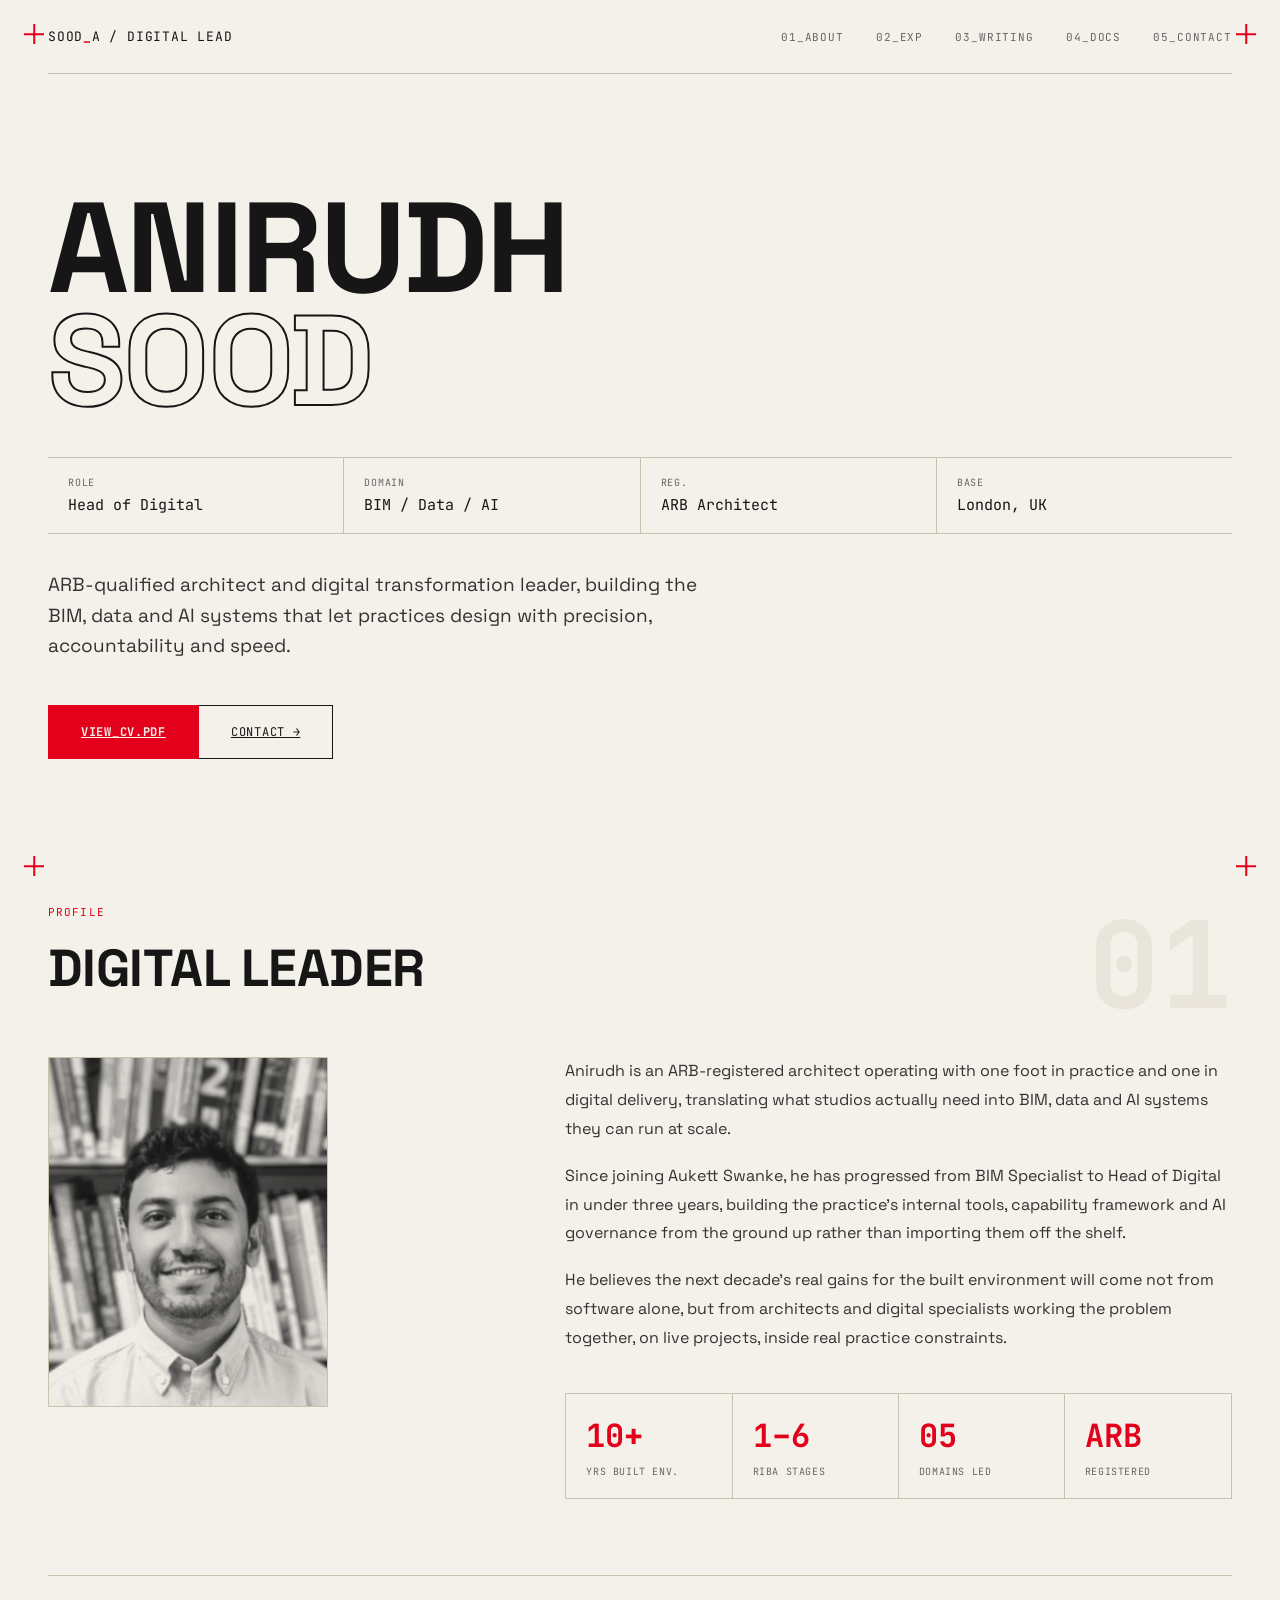
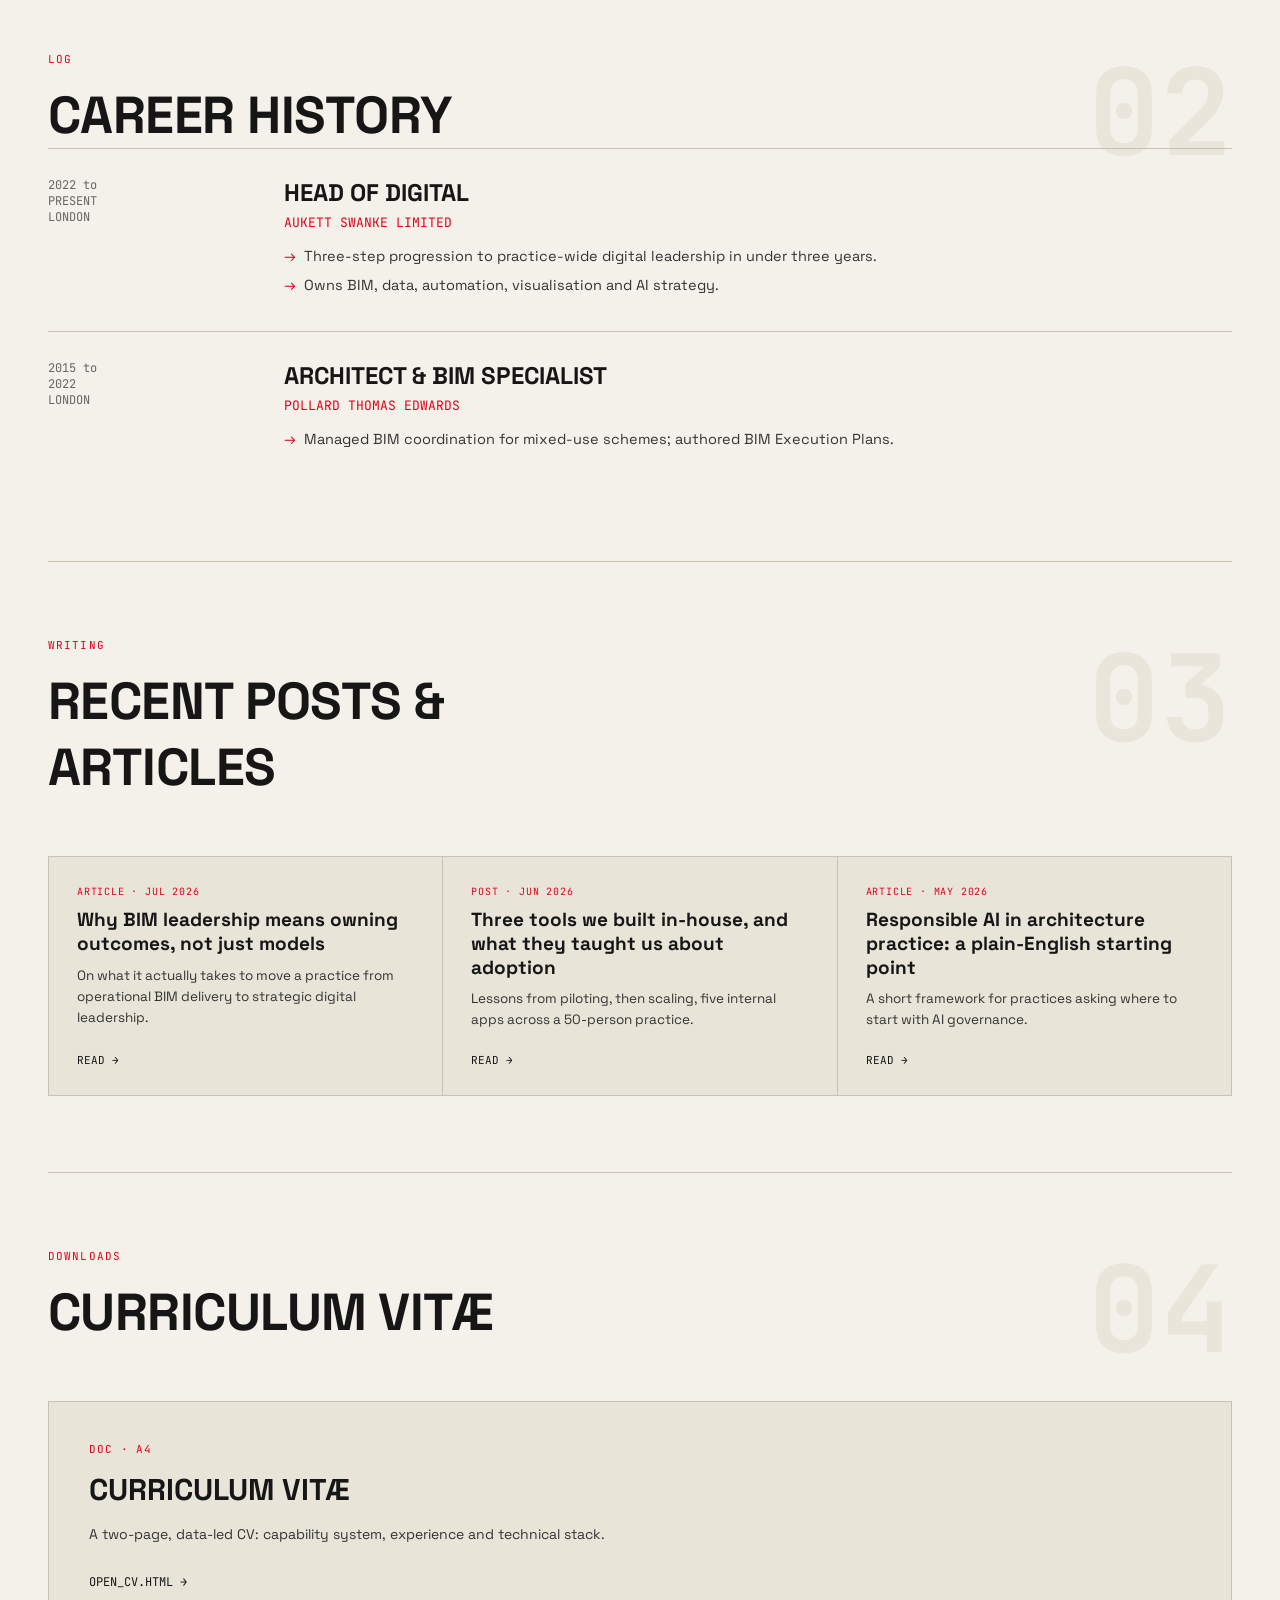
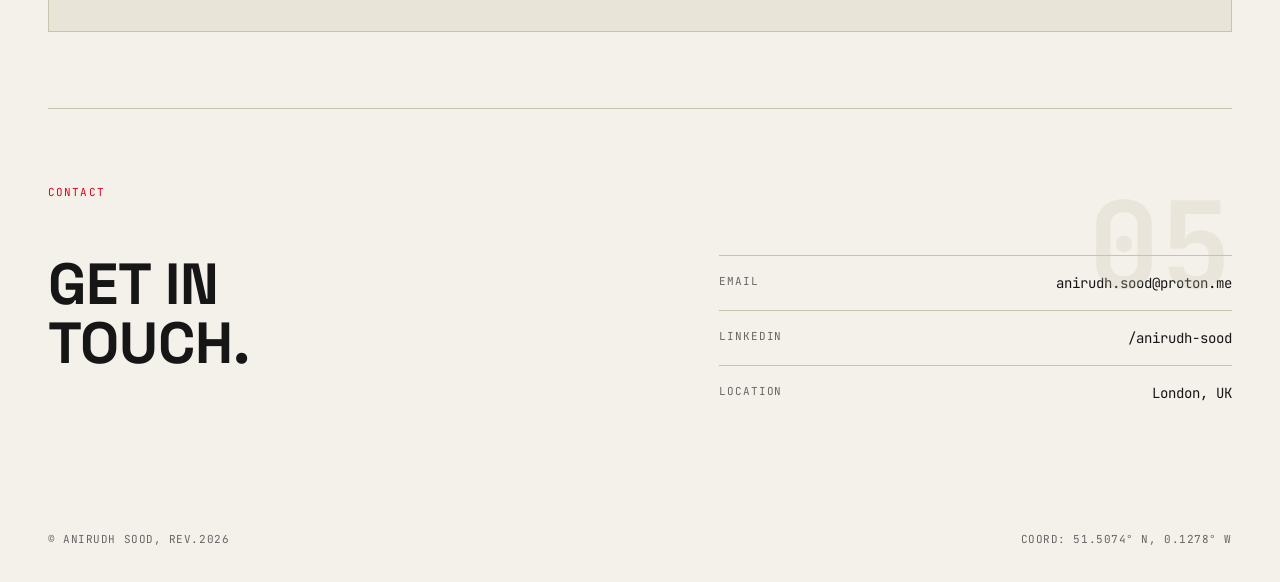
==== index.html @ 3b8d4994 "commit" ====
<!DOCTYPE html>
<html lang="en">
<head>
<meta charset="UTF-8">
<meta name="viewport" content="width=device-width, initial-scale=1.0">
<title>Anirudh Sood — Blueprint (Signal Red &amp; Ink)</title>
<link rel="preconnect" href="https://fonts.googleapis.com">
<link rel="preconnect" href="https://fonts.gstatic.com" crossorigin>
<link href="https://fonts.googleapis.com/css2?family=JetBrains+Mono:wght@400;500;700&family=Space+Grotesk:wght@400;500;600;700&display=swap" rel="stylesheet">
<style>
*{box-sizing:border-box;margin:0;padding:0}
:root{--blue:#161616;--blue-line:#c9c2ae;--paper:#f4f1ea;--white:#161616;--signal:#e2001a}
body{background:var(--paper);color:var(--white);font-family:'Space Grotesk',sans-serif;position:relative;overflow-x:hidden}
.wrap{position:relative;z-index:1;max-width:1400px;margin:0 auto;padding:0 48px}
.mono{font-family:'JetBrains Mono',monospace}
.crosshair{position:fixed;width:20px;height:20px;pointer-events:none;z-index:5}
.crosshair::before,.crosshair::after{content:"";position:absolute;background:var(--signal)}
.crosshair::before{width:20px;height:1.5px;top:50%;left:0;transform:translateY(-50%)}
.crosshair::after{width:1.5px;height:20px;left:50%;top:0;transform:translateX(-50%)}
.c1{top:24px;left:24px}.c2{top:24px;right:24px}.c3{bottom:24px;left:24px}.c4{bottom:24px;right:24px}

/* nav */
nav{display:flex;justify-content:space-between;align-items:center;padding:28px 0;border-bottom:1px solid var(--blue-line)}
.brand{font-family:'JetBrains Mono',monospace;font-size:13px;letter-spacing:.06em;color:var(--white)}
.brand b{color:var(--signal)}
.nav-links{display:flex;gap:32px;font-family:'JetBrains Mono',monospace;font-size:11px;letter-spacing:.08em;text-transform:uppercase;color:#666}
.nav-links a{color:inherit;text-decoration:none}

/* hero */
.hero{padding:90px 0 70px;position:relative}
.dim-line{position:absolute;font-family:'JetBrains Mono',monospace;font-size:10px;color:#5b85ae;letter-spacing:.05em}
.dim-top{top:0;left:0;right:0;display:flex;justify-content:space-between;border-bottom:1px solid var(--blue-line);padding-bottom:6px}
.tag-callout{display:inline-flex;align-items:center;gap:8px;font-family:'JetBrains Mono',monospace;font-size:11px;color:var(--signal);letter-spacing:.08em;border:1px solid var(--signal);padding:6px 12px;margin-top:34px}
.tag-callout::before{content:"◎"}
h1.big{font-size:clamp(64px,10vw,152px);font-weight:700;line-height:.88;letter-spacing:-.02em;margin-top:28px;text-transform:uppercase}
h1.big .outline{-webkit-text-stroke:2px var(--white);color:transparent}
.spec-row{display:flex;gap:0;margin-top:40px;border-top:1px solid var(--blue-line);border-bottom:1px solid var(--blue-line)}
.spec{flex:1;padding:18px 20px;border-right:1px solid var(--blue-line);font-family:'JetBrains Mono',monospace}
.spec:last-child{border-right:none}
.spec .k{font-size:10px;color:#666;letter-spacing:.08em;text-transform:uppercase}
.spec .v{font-size:15px;color:var(--white);margin-top:6px}
.tagline{font-size:19px;line-height:1.6;color:#333;max-width:56ch;margin-top:36px}
.actions{display:flex;gap:0;margin-top:44px}
.btn{font-family:'JetBrains Mono',monospace;font-size:12px;letter-spacing:.06em;text-transform:uppercase;padding:18px 32px;border:1px solid var(--white);cursor:pointer}
.btn-p{background:var(--signal);border-color:var(--signal);color:#f4f1ea;font-weight:700}
.btn-g{background:transparent;color:var(--white);border-left:none}

/* section markers */
.section{padding:76px 0;border-bottom:1px solid var(--blue-line);position:relative}
.sec-marker{position:absolute;top:76px;right:0;font-family:'JetBrains Mono',monospace;font-size:120px;font-weight:700;color:var(--blue-line);opacity:.25;line-height:1;pointer-events:none}
.sec-label{font-family:'JetBrains Mono',monospace;font-size:11px;letter-spacing:.1em;text-transform:uppercase;color:var(--signal);margin-bottom:16px}
.sec-title{font-size:clamp(32px,4.5vw,52px);font-weight:700;text-transform:uppercase;letter-spacing:-.01em;max-width:16ch}

/* about */
.about-grid{display:grid;grid-template-columns:.9fr 1.3fr;gap:56px;margin-top:56px}
.ph{border:1px solid var(--blue-line);aspect-ratio:4/5;display:flex;align-items:center;justify-content:center;font-family:'JetBrains Mono',monospace;font-size:11px;color:#666;text-transform:uppercase;letter-spacing:.08em;position:relative;overflow:hidden;max-width:280px}
.ph img{width:100%;height:100%;object-fit:cover;display:block}
.body-txt{font-size:16px;line-height:1.8;color:#333}
.body-txt p{margin-bottom:18px}
.metrics{display:grid;grid-template-columns:repeat(4,1fr);margin-top:40px;border:1px solid var(--blue-line)}
.metric{padding:20px;border-right:1px solid var(--blue-line);font-family:'JetBrains Mono',monospace}
.metric:last-child{border-right:none}
.mn{font-size:32px;font-weight:700;color:var(--signal)}
.mc{font-size:10px;color:#666;margin-top:8px;text-transform:uppercase;letter-spacing:.06em}

/* experience */
.xp-row{display:grid;grid-template-columns:200px 1fr;gap:36px;padding:28px 0;border-top:1px solid var(--blue-line)}
.xp-row:first-of-type{border-top:none;margin-top:56px}
.when{font-family:'JetBrains Mono',monospace;font-size:12px;color:#666}
.role{font-size:24px;font-weight:700;text-transform:uppercase}
.org{font-family:'JetBrains Mono',monospace;font-size:13px;color:var(--signal);margin-top:6px}
.xp-row ul{margin-top:14px;padding-left:0;list-style:none}
.xp-row li{font-size:14.5px;color:#333;line-height:1.6;padding-left:20px;position:relative;margin-bottom:6px}
.xp-row li::before{content:"→";position:absolute;left:0;color:var(--signal)}

/* downloads */
.dl-grid{display:grid;grid-template-columns:1fr;gap:1px;background:var(--blue-line);margin-top:56px;border:1px solid var(--blue-line)}
.dl-card{background:#e8e4d8;padding:40px;position:relative}
.dl-card .k{font-family:'JetBrains Mono',monospace;font-size:11px;color:var(--signal);letter-spacing:.08em;text-transform:uppercase}
.dl-card h3{font-size:30px;font-weight:700;text-transform:uppercase;margin-top:14px}
.dl-card p{font-size:14px;color:#333;margin-top:14px;line-height:1.6}
.go{font-family:'JetBrains Mono',monospace;font-size:12px;color:var(--white);margin-top:28px;display:inline-block;text-decoration:none}

/* contact */
.contact-grid{display:grid;grid-template-columns:1.2fr 1fr;gap:56px;margin-top:56px}
.contact-grid h2{font-size:clamp(36px,5vw,58px);font-weight:700;text-transform:uppercase;line-height:1.02}
.crow{display:flex;justify-content:space-between;padding:18px 0;border-top:1px solid var(--blue-line);font-family:'JetBrains Mono',monospace;font-size:14px}
.crow span:first-child{color:#666;text-transform:uppercase;font-size:11px;letter-spacing:.08em}

/* writing */
.writing-grid{display:grid;grid-template-columns:repeat(3,1fr);gap:1px;background:var(--blue-line);margin-top:56px;border:1px solid var(--blue-line)}
.post-card{background:#e8e4d8;padding:28px;display:flex;flex-direction:column;justify-content:space-between;gap:22px;text-decoration:none;color:var(--white)}
.post-card .pk{font-family:'JetBrains Mono',monospace;font-size:10px;color:var(--signal);letter-spacing:.08em;text-transform:uppercase}
.post-card h3{font-size:19px;font-weight:700;line-height:1.25;margin-top:10px}
.post-card .pd{font-size:13.5px;color:#333;line-height:1.55;margin-top:10px}
.post-card .pgo{font-family:'JetBrains Mono',monospace;font-size:11px;color:var(--white)}

footer{padding:36px 0;display:flex;justify-content:space-between;font-family:'JetBrains Mono',monospace;font-size:11px;color:#666;letter-spacing:.05em}
</style>
</head>
<body>
<div class="crosshair c1"></div><div class="crosshair c2"></div><div class="crosshair c3"></div><div class="crosshair c4"></div>
<div class="wrap">
  <nav>
    <div class="brand">SOOD<b>_</b>A / DIGITAL LEAD</div>
    <div class="nav-links"><a href="#about">01_ABOUT</a><a href="#xp">02_EXP</a><a href="#writing">03_WRITING</a><a href="#dl">04_DOCS</a><a href="#contact">05_CONTACT</a></div>
  </nav>

  <section class="hero">
    <h1 class="big">ANIRUDH<br><span class="outline">SOOD</span></h1>
    <div class="spec-row">
      <div class="spec"><div class="k">Role</div><div class="v">Head of Digital</div></div>
      <div class="spec"><div class="k">Domain</div><div class="v">BIM / Data / AI</div></div>
      <div class="spec"><div class="k">Reg.</div><div class="v">ARB Architect</div></div>
      <div class="spec"><div class="k">Base</div><div class="v">London, UK</div></div>
    </div>
    <p class="tagline">ARB-qualified architect and digital transformation leader, building the BIM, data and AI systems that let practices design with precision, accountability and speed.</p>
    <div class="actions"><a class="btn btn-p" href="cv/cv.html" target="_blank">VIEW_CV.PDF</a><a class="btn btn-g" href="#contact">CONTACT →</a></div>
  </section>

  <section class="section" id="about">
    <div class="sec-marker">01</div>
    <div class="sec-label">PROFILE</div>
    <div class="sec-title">DIGITAL LEADER</div>
    <div class="about-grid">
      <div class="ph"><img src="assets/portrait-signal-red.png" alt="Anirudh Sood"></div>
      <div>
        <div class="body-txt">
          <p>Anirudh is an ARB-registered architect operating with one foot in practice and one in digital delivery, translating what studios actually need into BIM, data and AI systems they can run at scale.</p>
          <p>Since joining Aukett Swanke, he has progressed from BIM Specialist to Head of Digital in under three years, building the practice's internal tools, capability framework and AI governance from the ground up rather than importing them off the shelf.</p>
          <p>He believes the next decade's real gains for the built environment will come not from software alone, but from architects and digital specialists working the problem together, on live projects, inside real practice constraints.</p>
        </div>
        <div class="metrics">
          <div class="metric"><div class="mn">10+</div><div class="mc">Yrs Built Env.</div></div>
          <div class="metric"><div class="mn">1–6</div><div class="mc">RIBA Stages</div></div>
          <div class="metric"><div class="mn">05</div><div class="mc">Domains Led</div></div>
          <div class="metric"><div class="mn">ARB</div><div class="mc">Registered</div></div>
        </div>
      </div>
    </div>
  </section>

  <section class="section" id="xp">
    <div class="sec-marker">02</div>
    <div class="sec-label">LOG</div>
    <div class="sec-title">CAREER HISTORY</div>
    <div class="xp-row"><div class="when">2022 to<br>PRESENT<br>LONDON</div><div><div class="role">Head of Digital</div><div class="org">AUKETT SWANKE LIMITED</div><ul><li>Three-step progression to practice-wide digital leadership in under three years.</li><li>Owns BIM, data, automation, visualisation and AI strategy.</li></ul></div></div>
    <div class="xp-row"><div class="when">2015 to<br>2022<br>LONDON</div><div><div class="role">ARCHITECT &amp; BIM SPECIALIST</div><div class="org">POLLARD THOMAS EDWARDS</div><ul><li>Managed BIM coordination for mixed-use schemes; authored BIM Execution Plans.</li></ul></div></div>
  </section>

  <section class="section" id="writing">
    <div class="sec-marker">03</div>
    <div class="sec-label">WRITING</div>
    <div class="sec-title">RECENT POSTS &amp; ARTICLES</div>
    <div class="writing-grid" id="writing-grid"></div>
  </section>

  <section class="section" id="dl">
    <div class="sec-marker">04</div>
    <div class="sec-label">DOWNLOADS</div>
    <div class="sec-title">CURRICULUM VITÆ</div>
    <div class="dl-grid">
      <div class="dl-card"><div class="k">DOC · A4</div><h3>Curriculum Vitæ</h3><p>A two-page, data-led CV: capability system, experience and technical stack.</p><a class="go" href="cv/cv.html" target="_blank">OPEN_CV.HTML →</a></div>
    </div>
  </section>

  <section class="section" id="contact" style="border-bottom:none">
    <div class="sec-marker">05</div>
    <div class="sec-label">CONTACT</div>
    <div class="contact-grid">
      <div><h2>GET IN<br>TOUCH.</h2></div>
      <div>
        <div class="crow"><span>Email</span><span>anirudh.sood@proton.me</span></div>
        <div class="crow"><span>LinkedIn</span><span>/anirudh-sood</span></div>
        <div class="crow"><span>Location</span><span>London, UK</span></div>
      </div>
    </div>
  </section>

  <footer><span>© ANIRUDH SOOD, REV.2026</span><span>COORD: 51.5074° N, 0.1278° W</span></footer>
</div>
<script src="writing/posts.js"></script>
<script>
(function(){
  var grid = document.getElementById('writing-grid');
  (window.WRITING_POSTS || []).slice(0, 3).forEach(function(p){
    var a = document.createElement('a');
    a.className = 'post-card';
    a.href = p.url; a.target = '_blank'; a.rel = 'noopener';
    a.innerHTML = '<div><div class="pk">' + (p.kind || 'LINKEDIN') + ' · ' + (p.date || '') + '</div><h3>' + p.title + '</h3><div class="pd">' + (p.summary || '') + '</div></div><div class="pgo">READ →</div>';
    grid.appendChild(a);
  });
})();
</script>
</body>
</html>
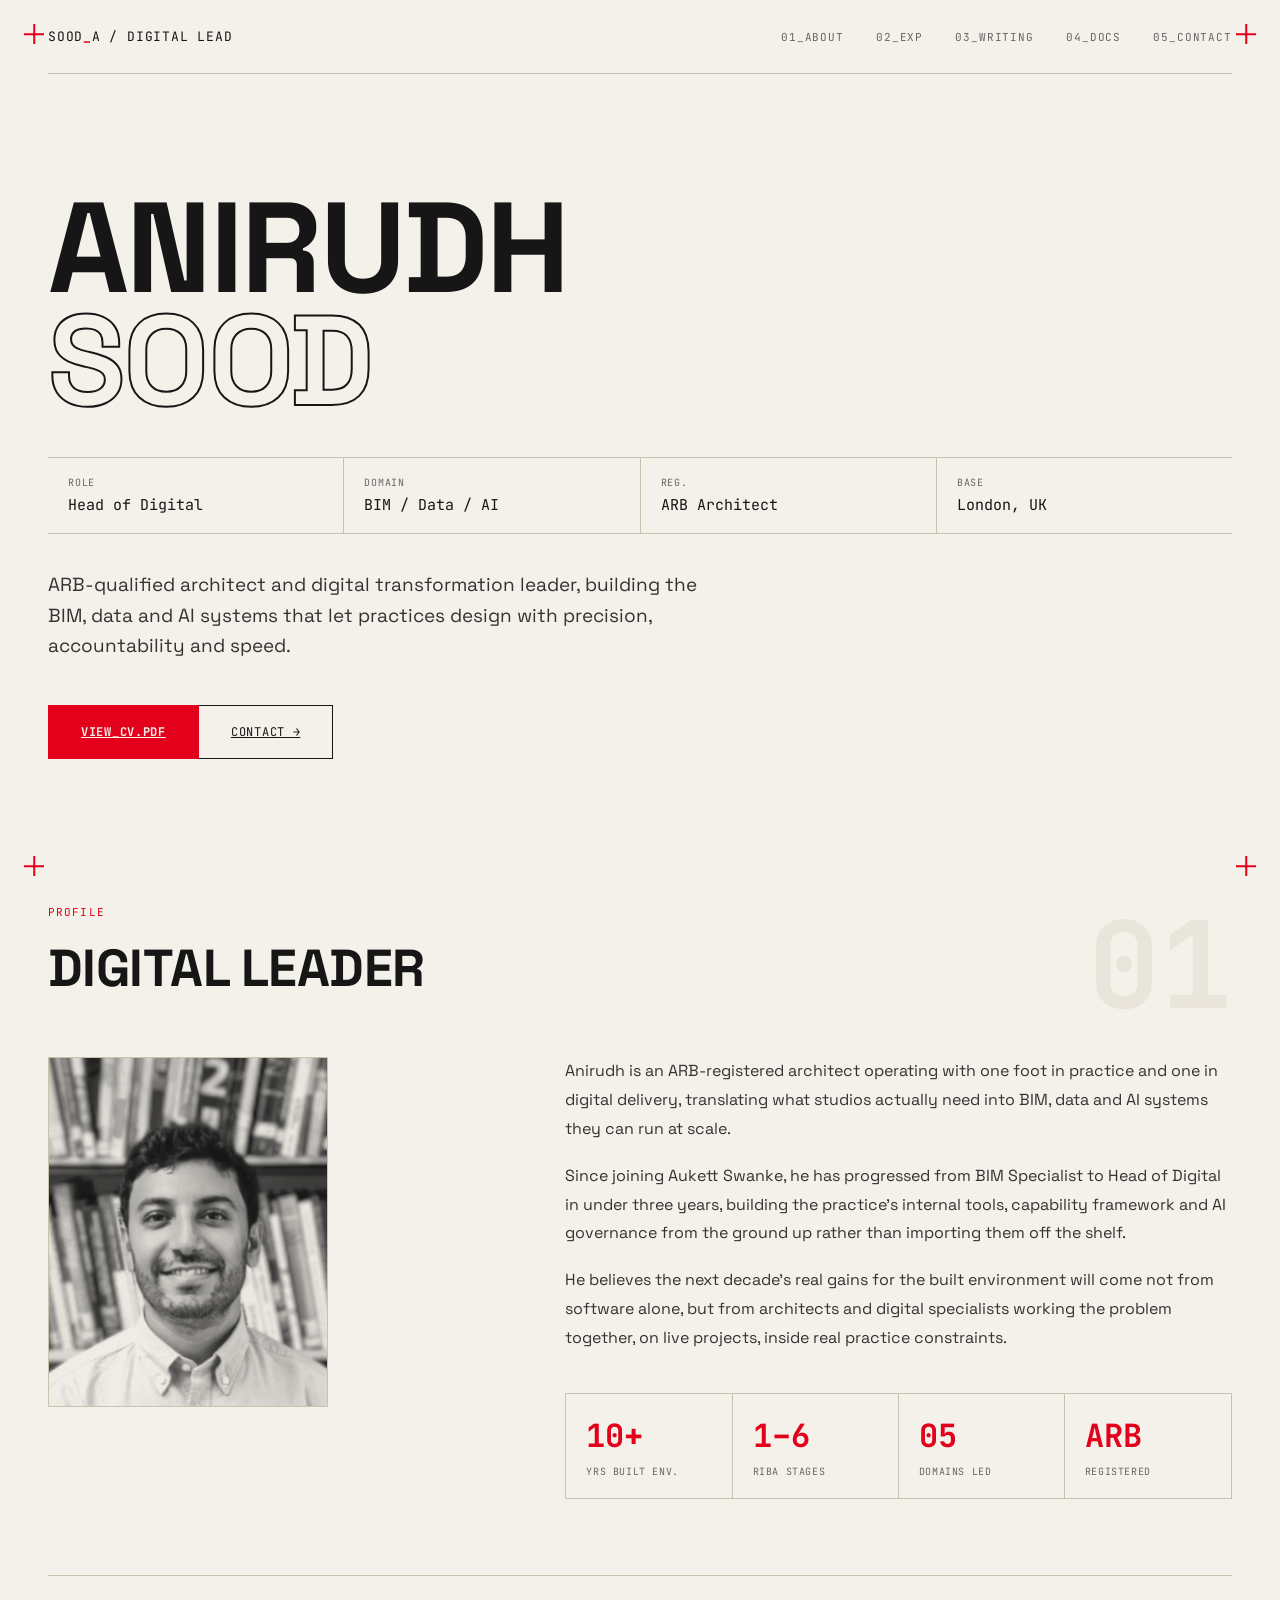
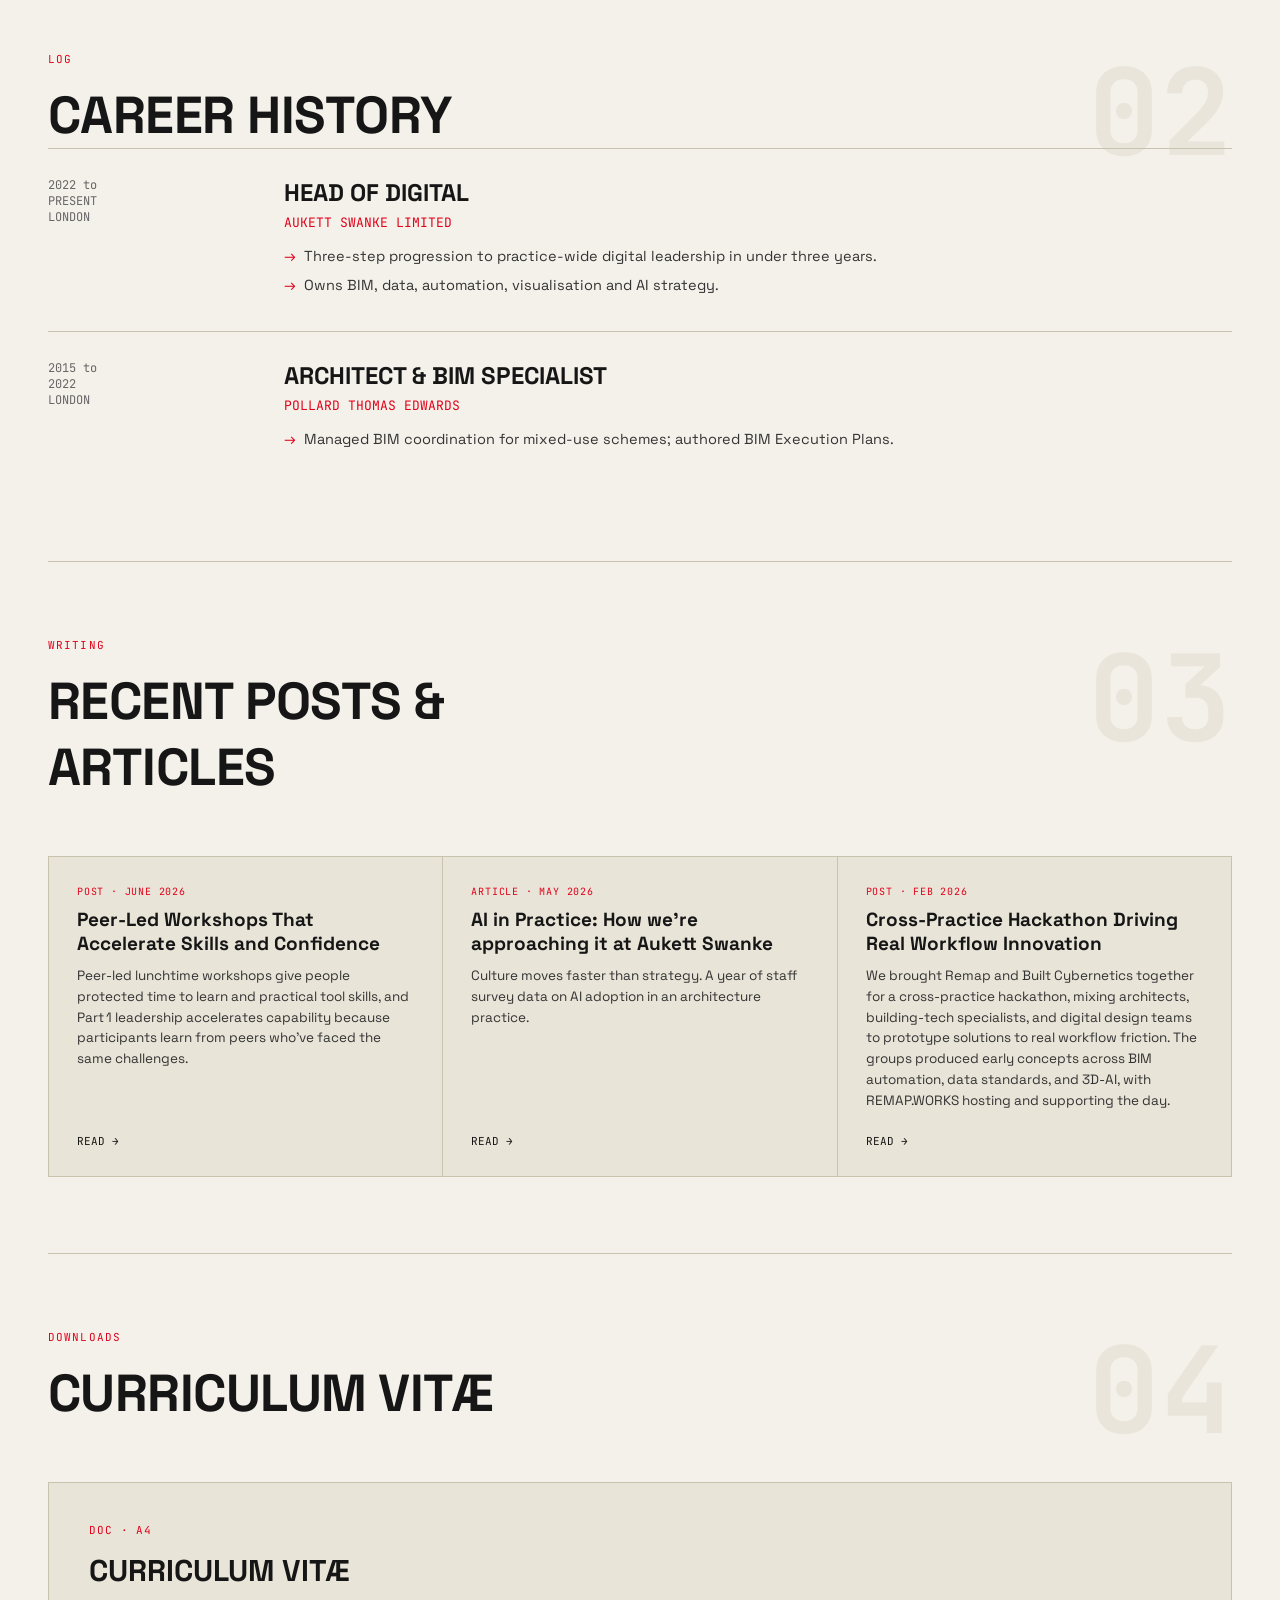
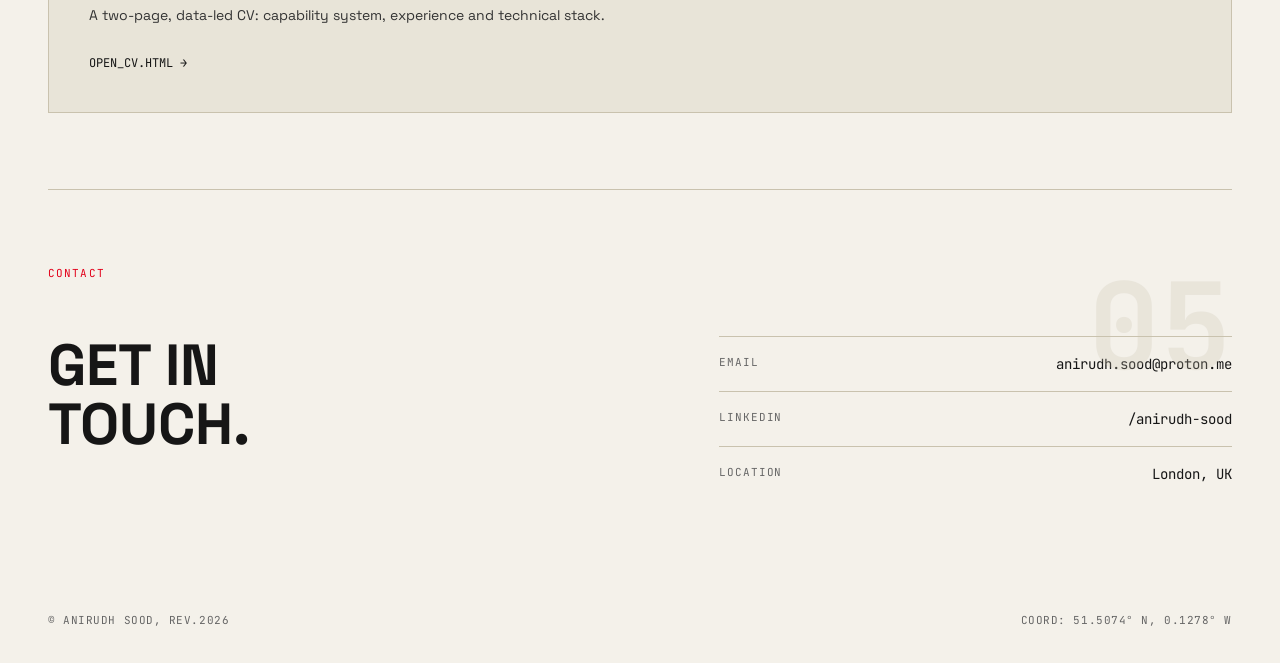
==== commit 5b39fce6: "Prepare index.html for deployment Replace the internal design-system name in the page title with a p" ====
--- a/index.html
+++ b/index.html
@@ -3,7 +3,8 @@
 <head>
 <meta charset="UTF-8">
 <meta name="viewport" content="width=device-width, initial-scale=1.0">
-<title>Anirudh Sood — Blueprint (Signal Red &amp; Ink)</title>
+<title>Anirudh Sood — Head of Digital | Architect, BIM &amp; AI Systems</title>
+<meta name="description" content="Anirudh Sood — ARB-qualified architect and Head of Digital at Aukett Swanke, building BIM, data and AI systems for the built environment.">
 <link rel="preconnect" href="https://fonts.googleapis.com">
 <link rel="preconnect" href="https://fonts.gstatic.com" crossorigin>
 <link href="https://fonts.googleapis.com/css2?family=JetBrains+Mono:wght@400;500;700&family=Space+Grotesk:wght@400;500;600;700&display=swap" rel="stylesheet">
@@ -170,8 +171,8 @@
     <div class="contact-grid">
       <div><h2>GET IN<br>TOUCH.</h2></div>
       <div>
-        <div class="crow"><span>Email</span><span>anirudh.sood@proton.me</span></div>
-        <div class="crow"><span>LinkedIn</span><span>/anirudh-sood</span></div>
+        <div class="crow"><span>Email</span><span><a href="mailto:anirudh.sood@proton.me" style="color:inherit;text-decoration:none">anirudh.sood@proton.me</a></span></div>
+        <div class="crow"><span>LinkedIn</span><span><a href="https://www.linkedin.com/in/anirudh-sood-07076972/" target="_blank" rel="noopener" style="color:inherit;text-decoration:none">/anirudh-sood</a></span></div>
         <div class="crow"><span>Location</span><span>London, UK</span></div>
       </div>
     </div>
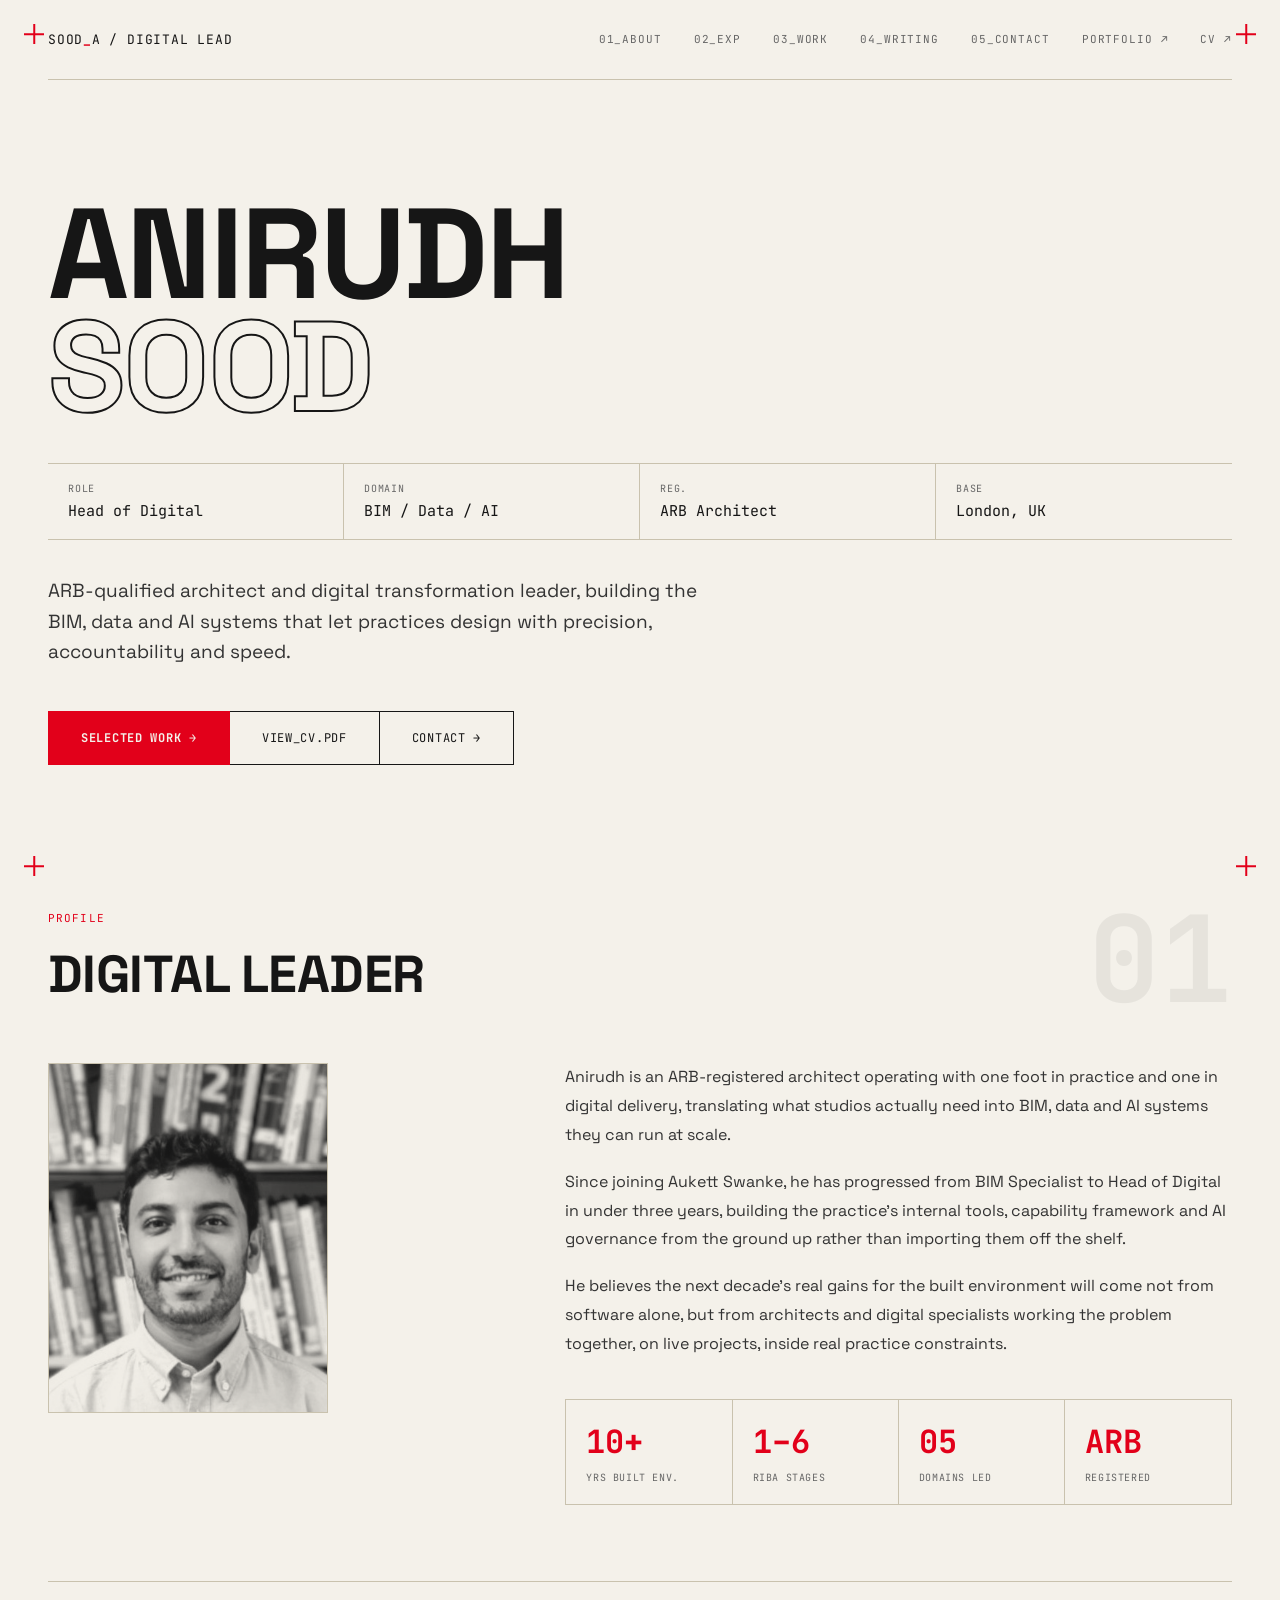
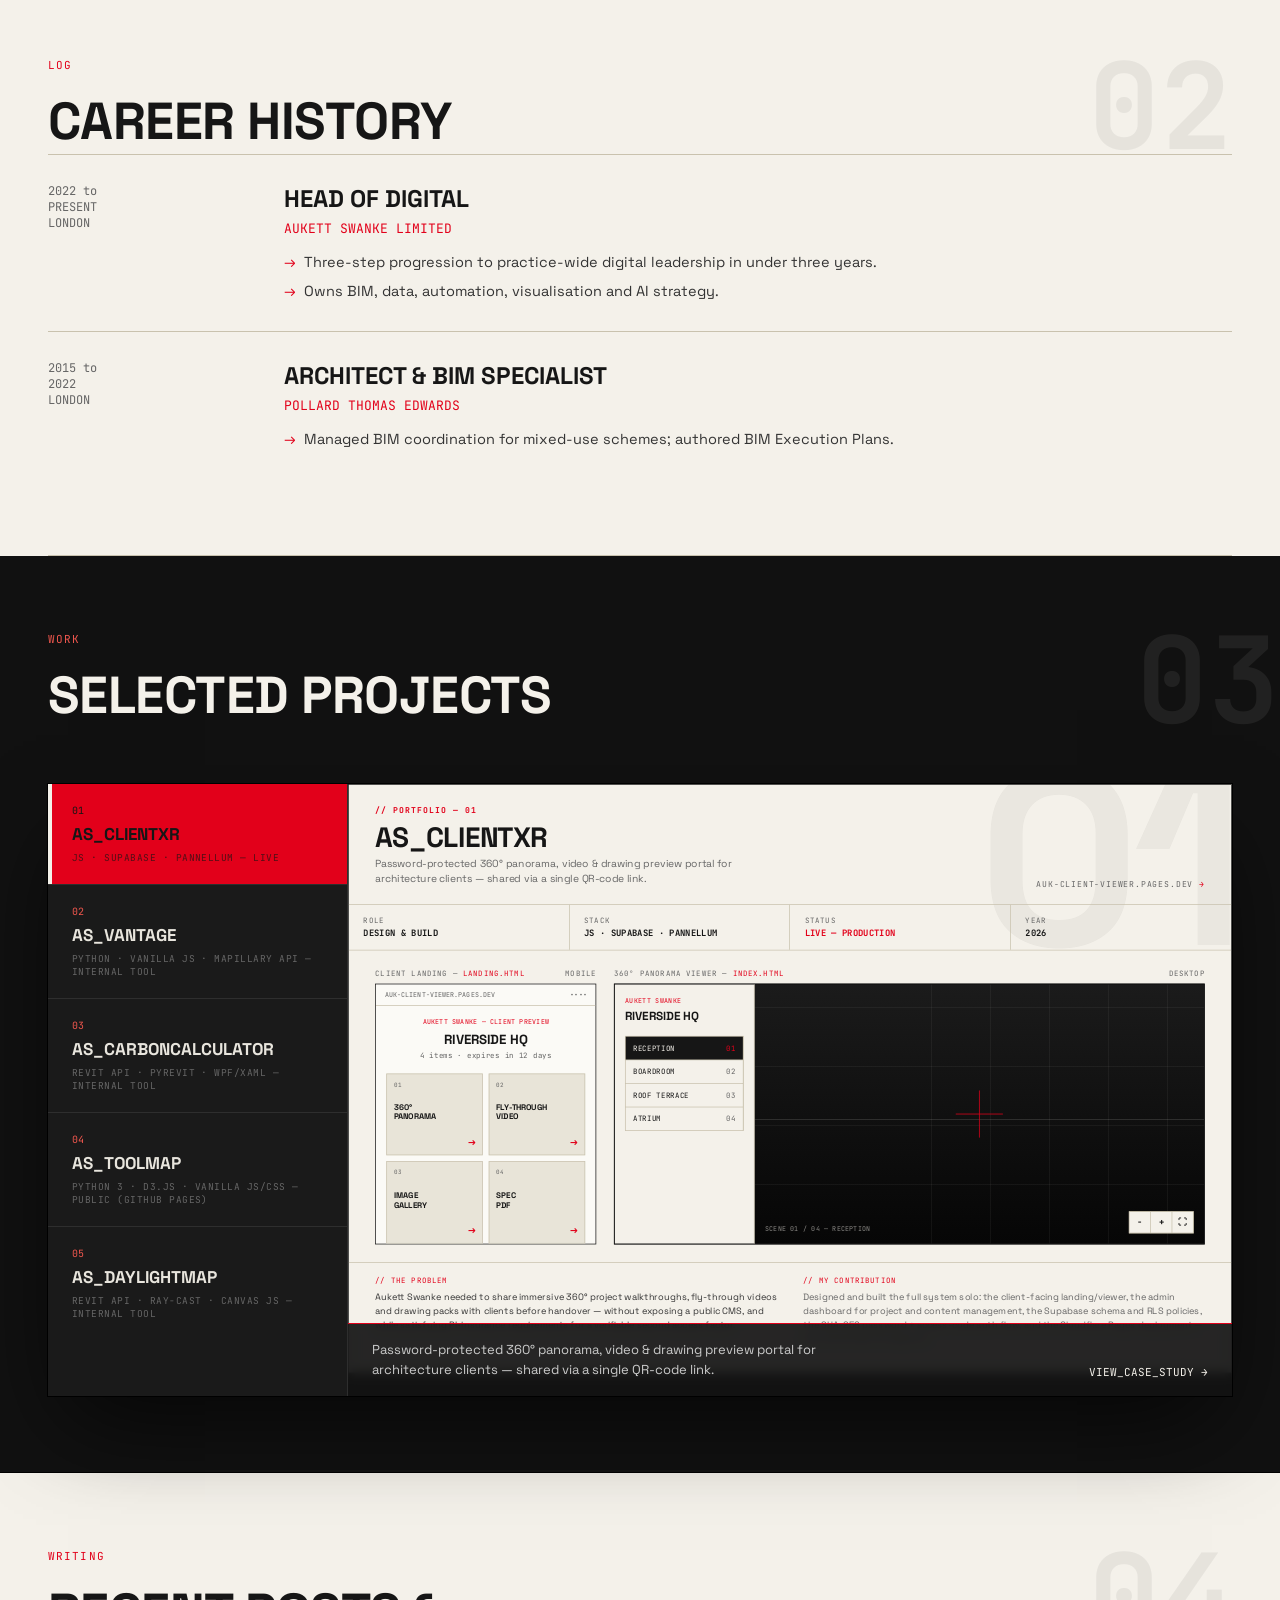
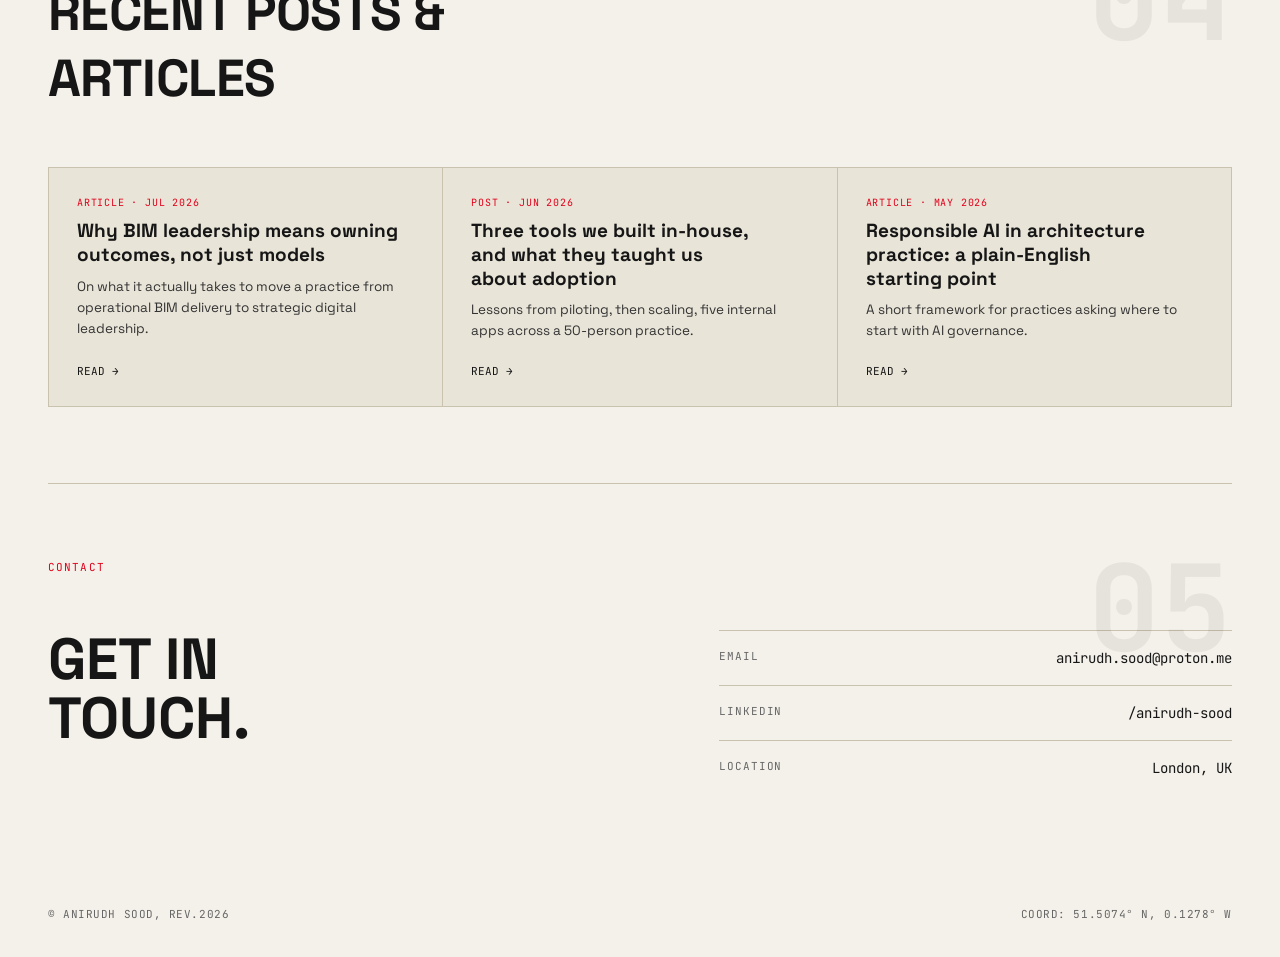
==== commit 27417935: "commit updates" ====
--- a/index.html
+++ b/index.html
@@ -3,17 +3,19 @@
 <head>
 <meta charset="UTF-8">
 <meta name="viewport" content="width=device-width, initial-scale=1.0">
-<title>Anirudh Sood — Head of Digital | Architect, BIM &amp; AI Systems</title>
-<meta name="description" content="Anirudh Sood — ARB-qualified architect and Head of Digital at Aukett Swanke, building BIM, data and AI systems for the built environment.">
+<title>Anirudh Sood — Blueprint (Signal Red &amp; Ink)</title>
 <link rel="preconnect" href="https://fonts.googleapis.com">
 <link rel="preconnect" href="https://fonts.gstatic.com" crossorigin>
 <link href="https://fonts.googleapis.com/css2?family=JetBrains+Mono:wght@400;500;700&family=Space+Grotesk:wght@400;500;600;700&display=swap" rel="stylesheet">
 <style>
 *{box-sizing:border-box;margin:0;padding:0}
-:root{--blue:#161616;--blue-line:#c9c2ae;--paper:#f4f1ea;--white:#161616;--signal:#e2001a}
-body{background:var(--paper);color:var(--white);font-family:'Space Grotesk',sans-serif;position:relative;overflow-x:hidden}
+:root{--ink:#161616;--ink-deep:#111;--panel:#1a1a1a;--line:#c9c2ae;--line-dark:#2e2e2e;--paper:#f4f1ea;--card:#e8e4d8;--signal:#e2001a;--signal-dark-bg:oklch(66% 0.19 27);--muted:#666;--body:#333;--muted-dark:#999}
+body{background:var(--paper);color:var(--ink);font-family:'Space Grotesk',sans-serif;position:relative;overflow-x:hidden}
 .wrap{position:relative;z-index:1;max-width:1400px;margin:0 auto;padding:0 48px}
 .mono{font-family:'JetBrains Mono',monospace}
+a{color:var(--ink);text-decoration:none}
+a:hover{color:var(--signal)}
+:focus-visible{outline:2px solid var(--signal);outline-offset:3px}
 .crosshair{position:fixed;width:20px;height:20px;pointer-events:none;z-index:5}
 .crosshair::before,.crosshair::after{content:"";position:absolute;background:var(--signal)}
 .crosshair::before{width:20px;height:1.5px;top:50%;left:0;transform:translateY(-50%)}
@@ -21,82 +23,137 @@
 .c1{top:24px;left:24px}.c2{top:24px;right:24px}.c3{bottom:24px;left:24px}.c4{bottom:24px;right:24px}
 
 /* nav */
-nav{display:flex;justify-content:space-between;align-items:center;padding:28px 0;border-bottom:1px solid var(--blue-line)}
-.brand{font-family:'JetBrains Mono',monospace;font-size:13px;letter-spacing:.06em;color:var(--white)}
+nav{display:flex;justify-content:space-between;align-items:center;gap:24px;flex-wrap:wrap;padding:28px 0;border-bottom:1px solid var(--line)}
+.brand{font-family:'JetBrains Mono',monospace;font-size:13px;letter-spacing:.06em;color:var(--ink)}
 .brand b{color:var(--signal)}
-.nav-links{display:flex;gap:32px;font-family:'JetBrains Mono',monospace;font-size:11px;letter-spacing:.08em;text-transform:uppercase;color:#666}
-.nav-links a{color:inherit;text-decoration:none}
+.nav-links{display:flex;flex-wrap:wrap;gap:32px;font-family:'JetBrains Mono',monospace;font-size:11px;letter-spacing:.08em;text-transform:uppercase;color:var(--muted)}
+.nav-links a{color:inherit;padding:4px 0;border-bottom:1px solid transparent;transition:color .18s ease,border-color .18s ease}
+.nav-links a:hover{color:var(--signal);border-bottom-color:var(--signal)}
 
 /* hero */
 .hero{padding:90px 0 70px;position:relative}
-.dim-line{position:absolute;font-family:'JetBrains Mono',monospace;font-size:10px;color:#5b85ae;letter-spacing:.05em}
-.dim-top{top:0;left:0;right:0;display:flex;justify-content:space-between;border-bottom:1px solid var(--blue-line);padding-bottom:6px}
 .tag-callout{display:inline-flex;align-items:center;gap:8px;font-family:'JetBrains Mono',monospace;font-size:11px;color:var(--signal);letter-spacing:.08em;border:1px solid var(--signal);padding:6px 12px;margin-top:34px}
 .tag-callout::before{content:"◎"}
 h1.big{font-size:clamp(64px,10vw,152px);font-weight:700;line-height:.88;letter-spacing:-.02em;margin-top:28px;text-transform:uppercase}
-h1.big .outline{-webkit-text-stroke:2px var(--white);color:transparent}
-.spec-row{display:flex;gap:0;margin-top:40px;border-top:1px solid var(--blue-line);border-bottom:1px solid var(--blue-line)}
-.spec{flex:1;padding:18px 20px;border-right:1px solid var(--blue-line);font-family:'JetBrains Mono',monospace}
+h1.big .outline{-webkit-text-stroke:2px var(--ink);color:transparent}
+.spec-row{display:flex;flex-wrap:wrap;gap:0;margin-top:40px;border-top:1px solid var(--line);border-bottom:1px solid var(--line)}
+.spec{flex:1 1 160px;padding:18px 20px;border-right:1px solid var(--line);font-family:'JetBrains Mono',monospace}
 .spec:last-child{border-right:none}
-.spec .k{font-size:10px;color:#666;letter-spacing:.08em;text-transform:uppercase}
-.spec .v{font-size:15px;color:var(--white);margin-top:6px}
-.tagline{font-size:19px;line-height:1.6;color:#333;max-width:56ch;margin-top:36px}
-.actions{display:flex;gap:0;margin-top:44px}
-.btn{font-family:'JetBrains Mono',monospace;font-size:12px;letter-spacing:.06em;text-transform:uppercase;padding:18px 32px;border:1px solid var(--white);cursor:pointer}
-.btn-p{background:var(--signal);border-color:var(--signal);color:#f4f1ea;font-weight:700}
-.btn-g{background:transparent;color:var(--white);border-left:none}
+.spec .k{font-size:10px;color:var(--muted);letter-spacing:.08em;text-transform:uppercase}
+.spec .v{font-size:15px;color:var(--ink);margin-top:6px}
+.tagline{font-size:19px;line-height:1.6;color:var(--body);max-width:56ch;margin-top:36px;text-wrap:pretty}
+.actions{display:flex;flex-wrap:wrap;gap:0;margin-top:44px}
+.btn{font-family:'JetBrains Mono',monospace;font-size:12px;letter-spacing:.06em;text-transform:uppercase;padding:18px 32px;border:1px solid var(--ink);cursor:pointer;transition:background .18s ease,color .18s ease,border-color .18s ease}
+.btn-p{background:var(--signal);border-color:var(--signal);color:var(--paper);font-weight:700}
+.btn-p:hover{background:var(--ink);border-color:var(--ink);color:var(--paper)}
+.btn-g{background:transparent;color:var(--ink);border-left:none}
+.btn-g:hover{background:var(--ink);color:var(--paper)}
 
 /* section markers */
-.section{padding:76px 0;border-bottom:1px solid var(--blue-line);position:relative}
-.sec-marker{position:absolute;top:76px;right:0;font-family:'JetBrains Mono',monospace;font-size:120px;font-weight:700;color:var(--blue-line);opacity:.25;line-height:1;pointer-events:none}
+.section{padding:76px 0;border-bottom:1px solid var(--line);position:relative}
+.sec-marker{position:absolute;top:64px;right:0;font-family:'JetBrains Mono',monospace;font-size:120px;font-weight:700;color:var(--ink);opacity:.06;line-height:1;pointer-events:none}
 .sec-label{font-family:'JetBrains Mono',monospace;font-size:11px;letter-spacing:.1em;text-transform:uppercase;color:var(--signal);margin-bottom:16px}
 .sec-title{font-size:clamp(32px,4.5vw,52px);font-weight:700;text-transform:uppercase;letter-spacing:-.01em;max-width:16ch}
 
 /* about */
 .about-grid{display:grid;grid-template-columns:.9fr 1.3fr;gap:56px;margin-top:56px}
-.ph{border:1px solid var(--blue-line);aspect-ratio:4/5;display:flex;align-items:center;justify-content:center;font-family:'JetBrains Mono',monospace;font-size:11px;color:#666;text-transform:uppercase;letter-spacing:.08em;position:relative;overflow:hidden;max-width:280px}
+.ph{border:1px solid var(--line);aspect-ratio:4/5;display:flex;align-items:center;justify-content:center;font-family:'JetBrains Mono',monospace;font-size:11px;color:var(--muted);text-transform:uppercase;letter-spacing:.08em;position:relative;overflow:hidden;max-width:280px}
 .ph img{width:100%;height:100%;object-fit:cover;display:block}
-.body-txt{font-size:16px;line-height:1.8;color:#333}
+.body-txt{font-size:16px;line-height:1.8;color:var(--body);text-wrap:pretty}
 .body-txt p{margin-bottom:18px}
-.metrics{display:grid;grid-template-columns:repeat(4,1fr);margin-top:40px;border:1px solid var(--blue-line)}
-.metric{padding:20px;border-right:1px solid var(--blue-line);font-family:'JetBrains Mono',monospace}
+.metrics{display:grid;grid-template-columns:repeat(4,1fr);margin-top:40px;border:1px solid var(--line)}
+.metric{padding:20px;border-right:1px solid var(--line);font-family:'JetBrains Mono',monospace}
 .metric:last-child{border-right:none}
 .mn{font-size:32px;font-weight:700;color:var(--signal)}
-.mc{font-size:10px;color:#666;margin-top:8px;text-transform:uppercase;letter-spacing:.06em}
+.mc{font-size:10px;color:var(--muted);margin-top:8px;text-transform:uppercase;letter-spacing:.06em}
 
 /* experience */
-.xp-row{display:grid;grid-template-columns:200px 1fr;gap:36px;padding:28px 0;border-top:1px solid var(--blue-line)}
+.xp-row{display:grid;grid-template-columns:200px 1fr;gap:36px;padding:28px 0;border-top:1px solid var(--line)}
 .xp-row:first-of-type{border-top:none;margin-top:56px}
-.when{font-family:'JetBrains Mono',monospace;font-size:12px;color:#666}
+.when{font-family:'JetBrains Mono',monospace;font-size:12px;color:var(--muted)}
 .role{font-size:24px;font-weight:700;text-transform:uppercase}
 .org{font-family:'JetBrains Mono',monospace;font-size:13px;color:var(--signal);margin-top:6px}
-.xp-row ul{margin-top:14px;padding-left:0;list-style:none}
-.xp-row li{font-size:14.5px;color:#333;line-height:1.6;padding-left:20px;position:relative;margin-bottom:6px}
+.xp-row ul{margin-top:14px;padding-left:0;list-style:none;display:flex;flex-direction:column;gap:6px}
+.xp-row li{font-size:14.5px;color:var(--body);line-height:1.6;padding-left:20px;position:relative}
 .xp-row li::before{content:"→";position:absolute;left:0;color:var(--signal)}
 
-/* downloads */
-.dl-grid{display:grid;grid-template-columns:1fr;gap:1px;background:var(--blue-line);margin-top:56px;border:1px solid var(--blue-line)}
-.dl-card{background:#e8e4d8;padding:40px;position:relative}
-.dl-card .k{font-family:'JetBrains Mono',monospace;font-size:11px;color:var(--signal);letter-spacing:.08em;text-transform:uppercase}
-.dl-card h3{font-size:30px;font-weight:700;text-transform:uppercase;margin-top:14px}
-.dl-card p{font-size:14px;color:#333;margin-top:14px;line-height:1.6}
-.go{font-family:'JetBrains Mono',monospace;font-size:12px;color:var(--white);margin-top:28px;display:inline-block;text-decoration:none}
+.go{font-family:'JetBrains Mono',monospace;font-size:12px;color:var(--ink);margin-top:28px;display:inline-block;border-bottom:1px solid transparent;transition:color .18s ease,border-color .18s ease}
+.go:hover{color:var(--signal);border-bottom-color:var(--signal)}
 
 /* contact */
 .contact-grid{display:grid;grid-template-columns:1.2fr 1fr;gap:56px;margin-top:56px}
 .contact-grid h2{font-size:clamp(36px,5vw,58px);font-weight:700;text-transform:uppercase;line-height:1.02}
-.crow{display:flex;justify-content:space-between;padding:18px 0;border-top:1px solid var(--blue-line);font-family:'JetBrains Mono',monospace;font-size:14px}
-.crow span:first-child{color:#666;text-transform:uppercase;font-size:11px;letter-spacing:.08em}
+.crow{display:flex;justify-content:space-between;gap:24px;padding:18px 0;border-top:1px solid var(--line);font-family:'JetBrains Mono',monospace;font-size:14px}
+.crow span:first-child{color:var(--muted);text-transform:uppercase;font-size:11px;letter-spacing:.08em}
+
+/* work */
+#work{background:var(--ink-deep);margin:0 -48px;padding:76px 48px;border-bottom:1px solid #000}
+#work .sec-label{color:var(--signal-dark-bg)}
+#work .sec-title{color:var(--paper)}
+#work .sec-marker{color:var(--paper);opacity:.07}
+.work-wrap{display:grid;grid-template-columns:300px 1fr;margin-top:56px;height:clamp(460px,68vh,640px);box-shadow:0 40px 90px -20px rgba(0,0,0,.7),0 0 0 1px #000;background:var(--panel)}
+.work-list{border-right:1px solid var(--line-dark);overflow-y:auto}
+.work-item{display:block;width:100%;text-align:left;font:inherit;background:none;padding:20px 24px;border:none;border-bottom:1px solid var(--line-dark);cursor:pointer;position:relative;color:var(--muted-dark);transition:background .18s ease}
+.work-item:last-child{border-bottom:none}
+.work-item .n{font-family:'JetBrains Mono',monospace;font-size:10px;color:var(--signal-dark-bg)}
+.work-item h4{font-size:17px;font-weight:700;text-transform:uppercase;margin-top:6px;color:#e8e5dd;overflow-wrap:anywhere;transition:color .18s ease}
+.work-item .kk{font-family:'JetBrains Mono',monospace;font-size:9.5px;color:var(--muted);margin-top:6px;text-transform:uppercase;letter-spacing:.05em}
+.work-item:hover:not(.on){background:#202020}
+.work-item:hover:not(.on) h4{color:var(--paper)}
+.work-item:focus-visible{outline:2px solid var(--signal-dark-bg);outline-offset:-2px}
+.work-item.on{background:var(--signal)}
+.work-item.on::before{content:"";position:absolute;left:0;top:0;bottom:0;width:4px;background:var(--paper)}
+.work-item.on h4,.work-item.on .n{color:var(--ink)}
+.work-item.on .kk{color:rgba(22,22,22,.7)}
+.work-preview{position:relative;background:#0c0c0c;overflow:hidden}
+.work-preview iframe{position:absolute;top:0;left:0;width:1200px;height:800px;border:none;pointer-events:none;transform-origin:top left;box-shadow:0 0 60px rgba(0,0,0,.5)}
+.work-cap{position:absolute;left:0;right:0;bottom:0;background:rgba(20,20,20,.92);backdrop-filter:blur(6px);padding:16px 24px;border-top:1px solid var(--signal);display:flex;justify-content:space-between;align-items:flex-end;gap:24px}
+.work-cap p{font-size:13px;color:#ccc;line-height:1.55;max-width:60ch;text-wrap:pretty}
+.work-cap .go{font-family:'JetBrains Mono',monospace;font-size:11px;color:var(--paper);white-space:nowrap;margin-top:0}
+.work-cap .go:hover{color:var(--signal-dark-bg);border-bottom-color:var(--signal-dark-bg)}
 
 /* writing */
-.writing-grid{display:grid;grid-template-columns:repeat(3,1fr);gap:1px;background:var(--blue-line);margin-top:56px;border:1px solid var(--blue-line)}
-.post-card{background:#e8e4d8;padding:28px;display:flex;flex-direction:column;justify-content:space-between;gap:22px;text-decoration:none;color:var(--white)}
+.writing-grid{display:grid;grid-template-columns:repeat(3,1fr);gap:1px;background:var(--line);margin-top:56px;border:1px solid var(--line)}
+.post-card{background:var(--card);padding:28px;display:flex;flex-direction:column;justify-content:space-between;gap:22px;color:var(--ink);transition:background .18s ease,color .18s ease}
+.post-card:hover{background:var(--ink);color:var(--paper)}
+.post-card:hover .pd{color:#bbb}
+.post-card:hover .pgo{color:var(--paper)}
 .post-card .pk{font-family:'JetBrains Mono',monospace;font-size:10px;color:var(--signal);letter-spacing:.08em;text-transform:uppercase}
-.post-card h3{font-size:19px;font-weight:700;line-height:1.25;margin-top:10px}
-.post-card .pd{font-size:13.5px;color:#333;line-height:1.55;margin-top:10px}
-.post-card .pgo{font-family:'JetBrains Mono',monospace;font-size:11px;color:var(--white)}
-
-footer{padding:36px 0;display:flex;justify-content:space-between;font-family:'JetBrains Mono',monospace;font-size:11px;color:#666;letter-spacing:.05em}
+.post-card h3{font-size:19px;font-weight:700;line-height:1.25;margin-top:10px;text-wrap:pretty}
+.post-card .pd{font-size:13.5px;color:var(--body);line-height:1.55;margin-top:10px;transition:color .18s ease}
+.post-card .pgo{font-family:'JetBrains Mono',monospace;font-size:11px;color:inherit}
+
+footer{padding:36px 0;display:flex;flex-wrap:wrap;gap:16px;justify-content:space-between;font-family:'JetBrains Mono',monospace;font-size:11px;color:var(--muted);letter-spacing:.05em}
+.totop{position:fixed;right:28px;bottom:28px;z-index:10;display:flex;align-items:center;gap:8px;background:var(--ink);color:var(--paper);font-family:'JetBrains Mono',monospace;font-size:11px;letter-spacing:.08em;text-transform:uppercase;padding:12px 18px;border:1px solid var(--ink);cursor:pointer;opacity:0;pointer-events:none;transition:opacity .25s}
+.totop.show{opacity:1;pointer-events:auto}
+.totop:hover{background:var(--signal);border-color:var(--signal)}
+
+@media (max-width:1080px){
+  .writing-grid{grid-template-columns:1fr 1fr}
+  .writing-grid>:last-child:nth-child(odd){grid-column:1/-1}
+  .work-wrap{grid-template-columns:250px 1fr}
+  .work-item{padding:18px 18px}
+  .work-item h4{font-size:15px}
+}
+@media (max-width:860px){
+  .wrap{padding:0 24px}
+  #work{margin:0 -24px;padding:64px 24px}
+  .section{padding:56px 0}
+  .sec-marker{font-size:72px;top:48px}
+  .about-grid,.contact-grid{grid-template-columns:1fr;gap:32px}
+  .ph{max-width:220px}
+  .metrics{grid-template-columns:1fr 1fr}
+  .metric:nth-child(2n){border-right:none}
+  .metric:nth-child(-n+2){border-bottom:1px solid var(--line)}
+  .xp-row{grid-template-columns:1fr;gap:14px}
+  .writing-grid{grid-template-columns:1fr}
+  .work-wrap{grid-template-columns:1fr;height:auto}
+  .work-list{display:flex;overflow-x:auto;border-right:none;border-bottom:1px solid var(--line-dark)}
+  .work-item{flex:0 0 220px;border-bottom:none;border-right:1px solid var(--line-dark)}
+  .work-preview{height:52vh;min-height:320px}
+  .work-cap{position:static;flex-direction:column;align-items:flex-start;gap:12px}
+  .crosshair{display:none}
+}
 </style>
 </head>
 <body>
@@ -104,7 +161,7 @@
 <div class="wrap">
   <nav>
     <div class="brand">SOOD<b>_</b>A / DIGITAL LEAD</div>
-    <div class="nav-links"><a href="#about">01_ABOUT</a><a href="#xp">02_EXP</a><a href="#writing">03_WRITING</a><a href="#dl">04_DOCS</a><a href="#contact">05_CONTACT</a></div>
+    <div class="nav-links"><a href="#about">01_ABOUT</a><a href="#xp">02_EXP</a><a href="#work">03_WORK</a><a href="#writing">04_WRITING</a><a href="#contact">05_CONTACT</a><a href="Portfolio.html">PORTFOLIO ↗</a><a href="cv/cv.html">CV ↗</a></div>
   </nav>
 
   <section class="hero">
@@ -116,7 +173,7 @@
       <div class="spec"><div class="k">Base</div><div class="v">London, UK</div></div>
     </div>
     <p class="tagline">ARB-qualified architect and digital transformation leader, building the BIM, data and AI systems that let practices design with precision, accountability and speed.</p>
-    <div class="actions"><a class="btn btn-p" href="cv/cv.html" target="_blank">VIEW_CV.PDF</a><a class="btn btn-g" href="#contact">CONTACT →</a></div>
+    <div class="actions"><a class="btn btn-p" href="Portfolio.html">SELECTED WORK →</a><a class="btn btn-g" href="cv/cv.html">VIEW_CV.PDF</a><a class="btn btn-g" href="#contact">CONTACT →</a></div>
   </section>
 
   <section class="section" id="about">
@@ -149,20 +206,24 @@
     <div class="xp-row"><div class="when">2015 to<br>2022<br>LONDON</div><div><div class="role">ARCHITECT &amp; BIM SPECIALIST</div><div class="org">POLLARD THOMAS EDWARDS</div><ul><li>Managed BIM coordination for mixed-use schemes; authored BIM Execution Plans.</li></ul></div></div>
   </section>
 
+  <section class="section" id="work">
+    <div class="sec-marker">03</div>
+    <div class="sec-label">WORK</div>
+    <div class="sec-title">SELECTED PROJECTS</div>
+    <div class="work-wrap">
+      <div class="work-list" id="work-list"></div>
+      <div class="work-preview">
+        <iframe id="work-iframe" scrolling="no"></iframe>
+        <div class="work-cap" id="work-cap"></div>
+      </div>
+    </div>
+  </section>
+
   <section class="section" id="writing">
-    <div class="sec-marker">03</div>
+    <div class="sec-marker">04</div>
     <div class="sec-label">WRITING</div>
     <div class="sec-title">RECENT POSTS &amp; ARTICLES</div>
     <div class="writing-grid" id="writing-grid"></div>
-  </section>
-
-  <section class="section" id="dl">
-    <div class="sec-marker">04</div>
-    <div class="sec-label">DOWNLOADS</div>
-    <div class="sec-title">CURRICULUM VITÆ</div>
-    <div class="dl-grid">
-      <div class="dl-card"><div class="k">DOC · A4</div><h3>Curriculum Vitæ</h3><p>A two-page, data-led CV: capability system, experience and technical stack.</p><a class="go" href="cv/cv.html" target="_blank">OPEN_CV.HTML →</a></div>
-    </div>
   </section>
 
   <section class="section" id="contact" style="border-bottom:none">
@@ -171,8 +232,8 @@
     <div class="contact-grid">
       <div><h2>GET IN<br>TOUCH.</h2></div>
       <div>
-        <div class="crow"><span>Email</span><span><a href="mailto:anirudh.sood@proton.me" style="color:inherit;text-decoration:none">anirudh.sood@proton.me</a></span></div>
-        <div class="crow"><span>LinkedIn</span><span><a href="https://www.linkedin.com/in/anirudh-sood-07076972/" target="_blank" rel="noopener" style="color:inherit;text-decoration:none">/anirudh-sood</a></span></div>
+        <div class="crow"><span>Email</span><span>anirudh.sood@proton.me</span></div>
+        <div class="crow"><span>LinkedIn</span><span>/anirudh-sood</span></div>
         <div class="crow"><span>Location</span><span>London, UK</span></div>
       </div>
     </div>
@@ -180,6 +241,49 @@
 
   <footer><span>© ANIRUDH SOOD, REV.2026</span><span>COORD: 51.5074° N, 0.1278° W</span></footer>
 </div>
+<button class="totop mono" id="totop" aria-label="Back to top">↑ TOP</button>
+<script>
+(function(){
+  var PROJECTS = [
+    {src:'portfolio-mockups/as-clientxr-portfolio.html', k:'JS · SUPABASE · PANNELLUM — LIVE', title:'AS_ClientXR', desc:'Password-protected 360° panorama, video & drawing preview portal for architecture clients — shared via a single QR-code link.'},
+    {src:'portfolio-mockups/as-vantage-portfolio.html', k:'PYTHON · VANILLA JS · MAPILLARY API — INTERNAL TOOL', title:'AS_Vantage', desc:'A street-imagery sourcing tool that pulls real Mapillary photography and ranks it by camera-heading and distance match.'},
+    {src:'portfolio-mockups/as-carboncalculator-portfolio.html', k:'REVIT API · PYREVIT · WPF/XAML — INTERNAL TOOL', title:'AS_CarbonCalculator', desc:'A guided, four-step Revit pipeline that turns raw model material data into an EN 15978 whole-life embodied-carbon report.'},
+    {src:'portfolio-mockups/as-toolmap-portfolio.html', k:'PYTHON 3 · D3.JS · VANILLA JS/CSS — PUBLIC (GITHUB PAGES)', title:'AS_ToolMap', desc:'A searchable card catalogue and D3 force-graph of every tool in the AS Tools Revit extension.'},
+    {src:'portfolio-mockups/as-daylightmap-portfolio.html', k:'REVIT API · RAY-CAST · CANVAS JS — INTERNAL TOOL', title:'AS_DaylightMap', desc:"Reads a room's real site location and true north to render a browser heat-map of daylight reach."}
+  ];
+  var list = document.getElementById('work-list');
+  var iframe = document.getElementById('work-iframe');
+  var cap = document.getElementById('work-cap');
+
+  function scaleWork(){
+    var f = iframe.parentElement;
+    var s = Math.min(f.clientWidth / 1200, f.clientHeight / 800);
+    iframe.style.transform = 'scale(' + s + ')';
+  }
+  function showProject(i){
+    list.querySelectorAll('.work-item').forEach(function(el, j){ el.classList.toggle('on', j === i); });
+    iframe.src = PROJECTS[i].src;
+    cap.innerHTML = '<p>' + PROJECTS[i].desc + '</p><a class="go" href="' + PROJECTS[i].src + '" target="_blank">VIEW_CASE_STUDY →</a>';
+  }
+  PROJECTS.forEach(function(p, i){
+    var it = document.createElement('button');
+    it.type = 'button';
+    it.className = 'work-item';
+    it.innerHTML = '<div class="n mono">0' + (i + 1) + '</div><h4>' + p.title + '</h4><div class="kk mono">' + p.k + '</div>';
+    it.addEventListener('click', function(){ showProject(i); });
+    list.appendChild(it);
+  });
+  showProject(0);
+  iframe.addEventListener('load', scaleWork);
+  window.addEventListener('resize', scaleWork);
+
+  var totop = document.getElementById('totop');
+  window.addEventListener('scroll', function(){
+    totop.classList.toggle('show', window.scrollY > 480);
+  });
+  totop.addEventListener('click', function(){ window.scrollTo({top:0, behavior:'smooth'}); });
+})();
+</script>
 <script src="writing/posts.js"></script>
 <script>
 (function(){
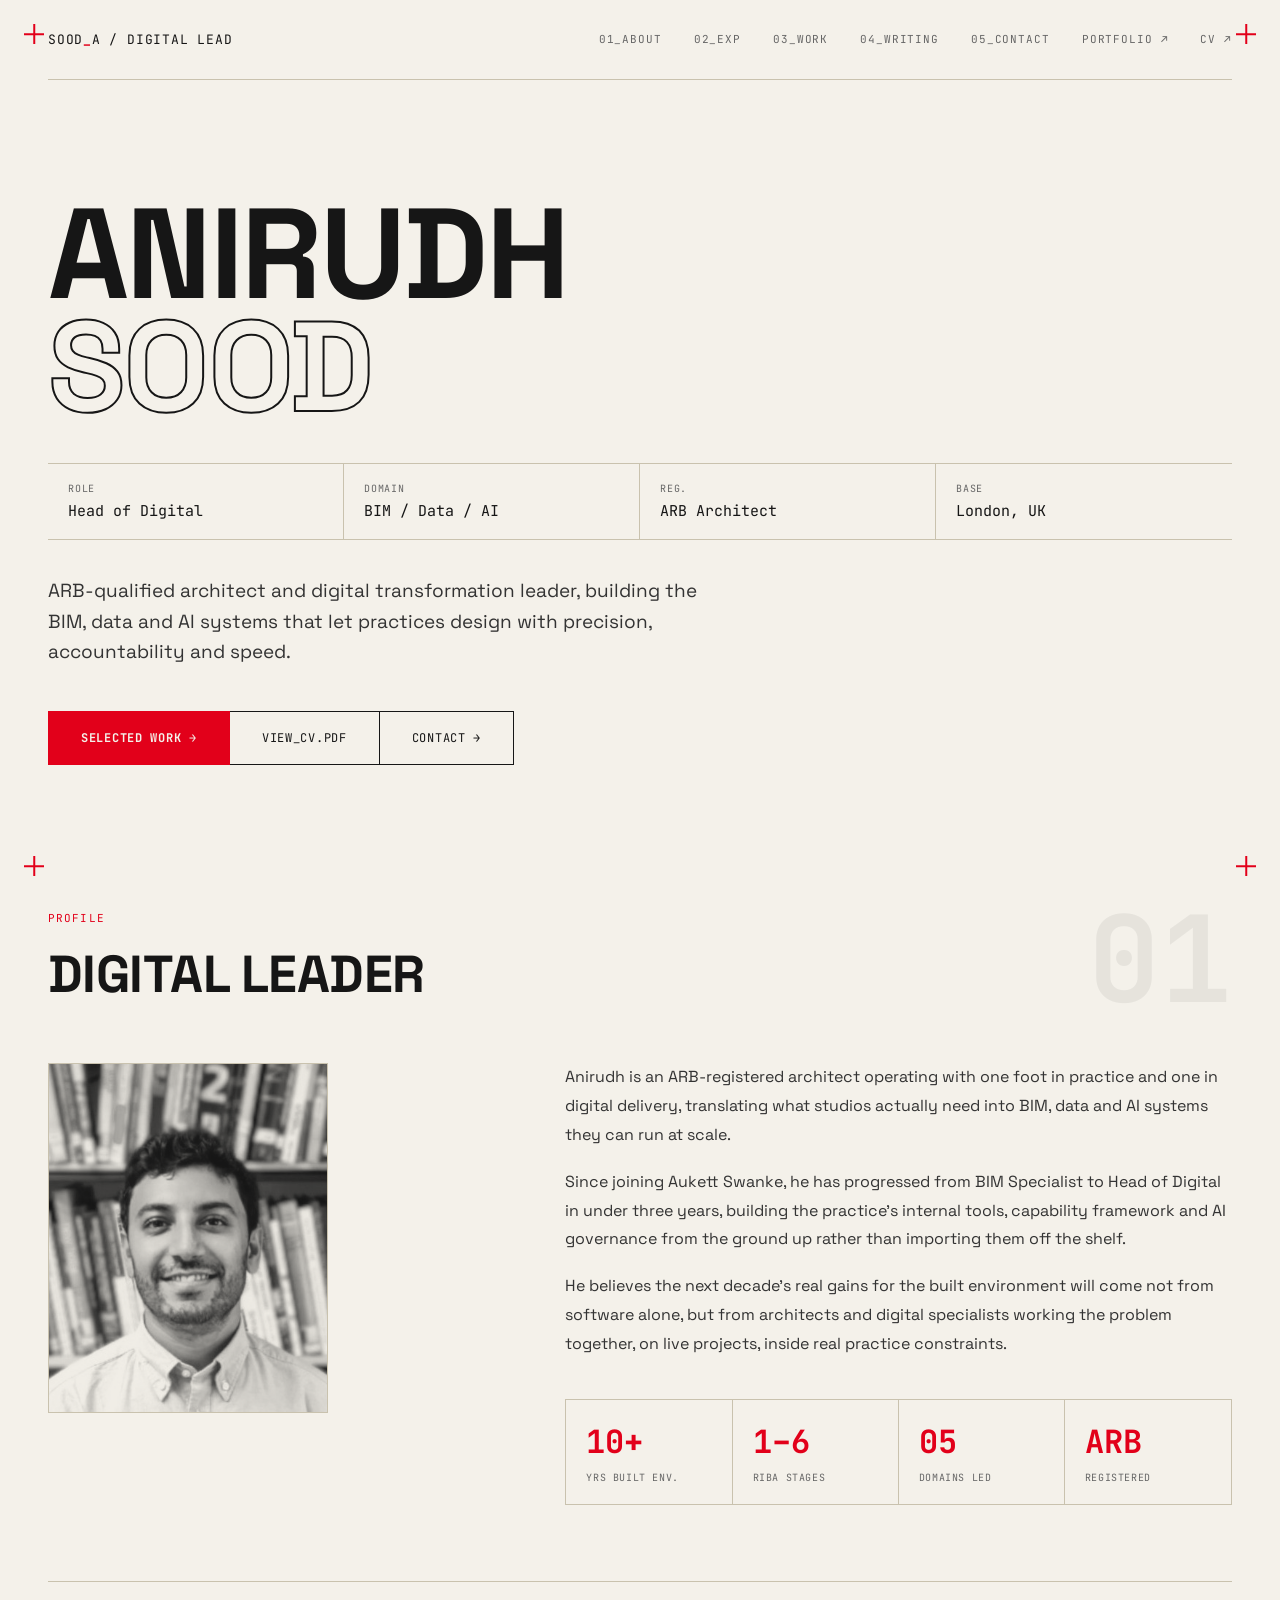
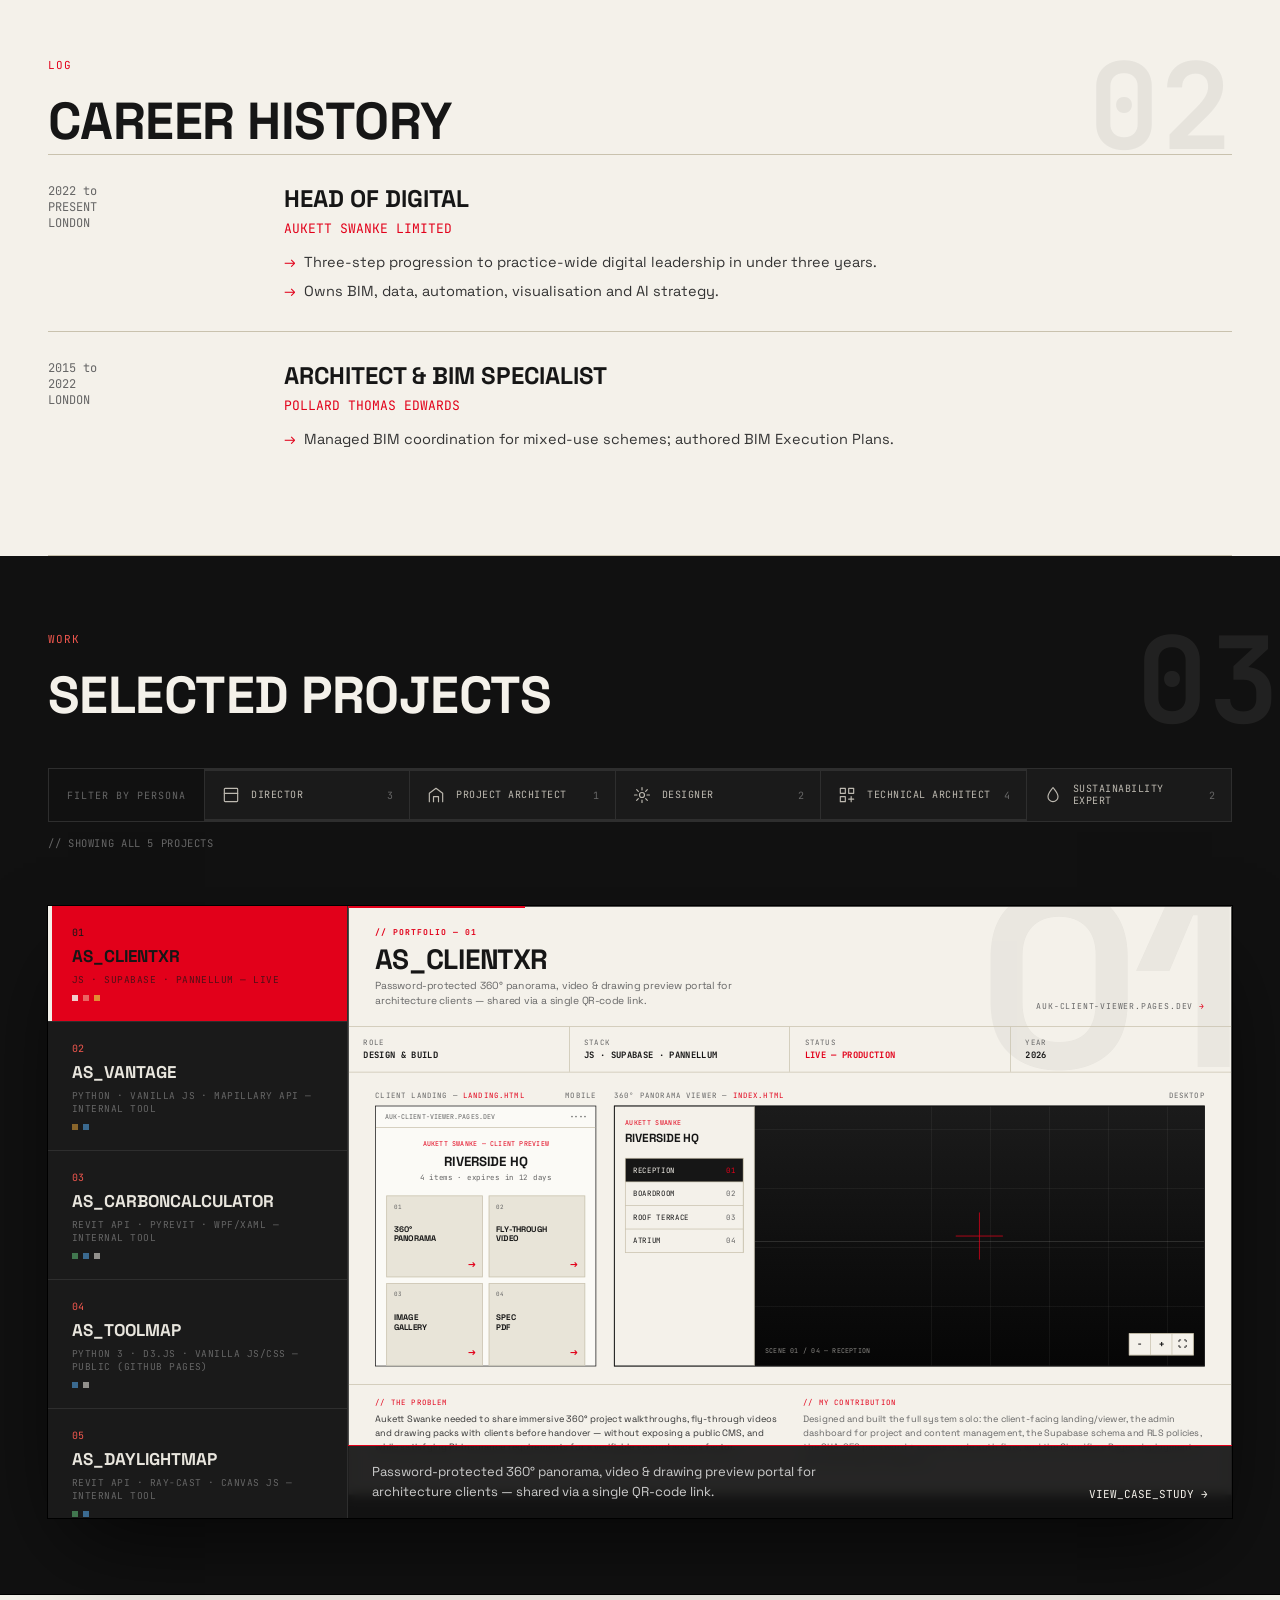
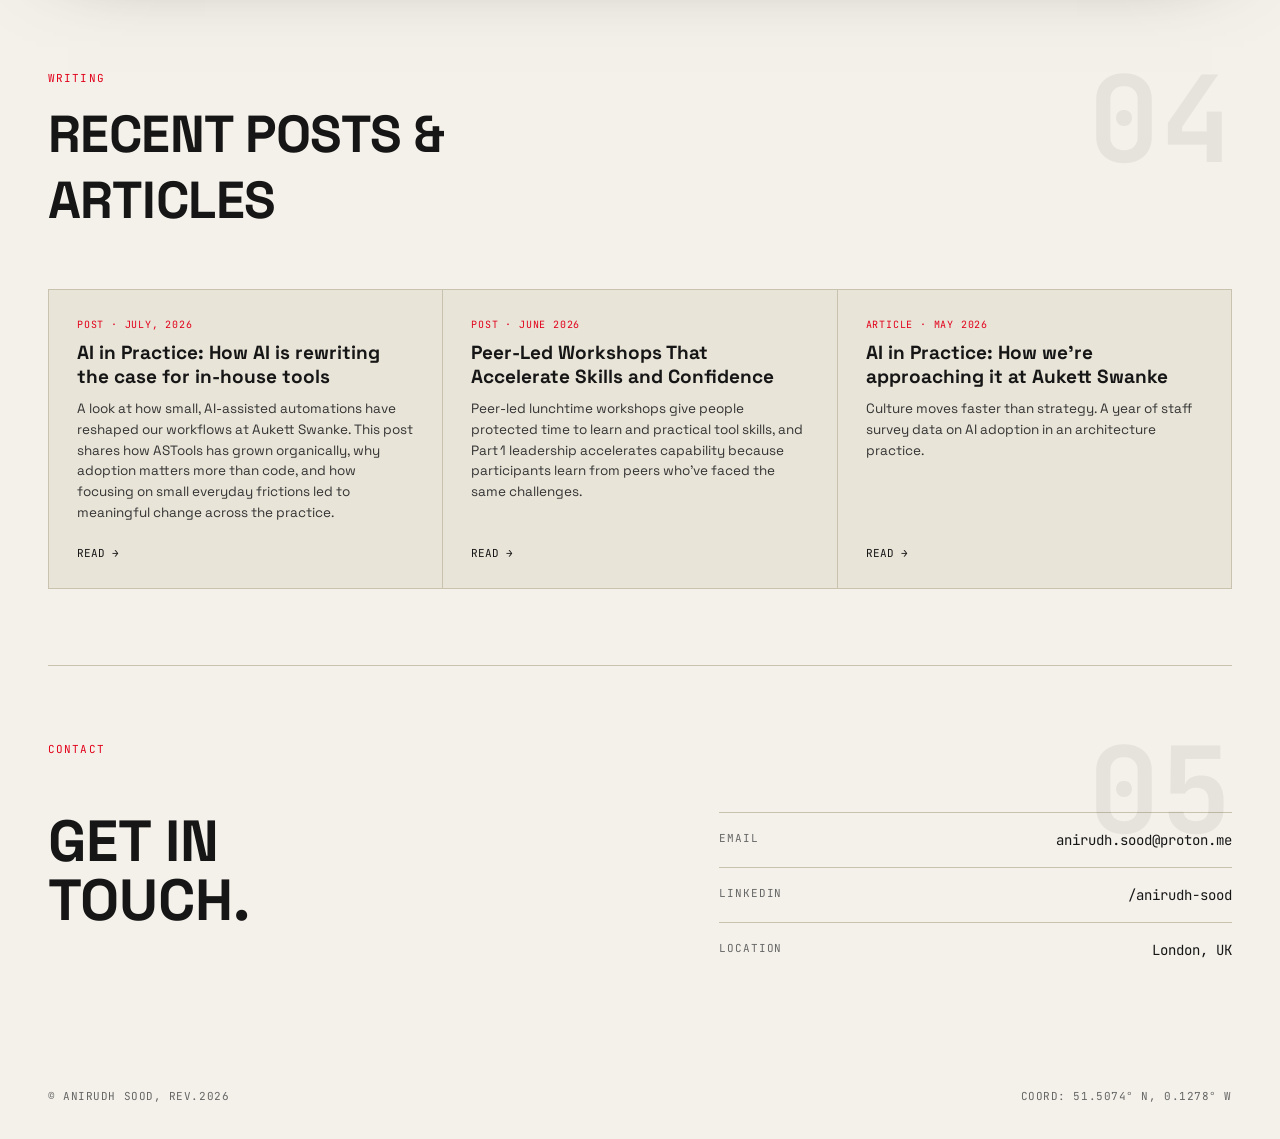
==== commit 274364db: "COMMIT" ====
--- a/index.html
+++ b/index.html
@@ -112,6 +112,31 @@
 .work-cap .go{font-family:'JetBrains Mono',monospace;font-size:11px;color:var(--paper);white-space:nowrap;margin-top:0}
 .work-cap .go:hover{color:var(--signal-dark-bg);border-bottom-color:var(--signal-dark-bg)}
 
+/* work persona filter */
+.wf-row{display:flex;flex-wrap:wrap;align-items:center;gap:1px;margin-top:40px;background:var(--line-dark);border:1px solid var(--line-dark)}
+.wf-lab{font-family:'JetBrains Mono',monospace;font-size:10px;letter-spacing:.1em;text-transform:uppercase;color:var(--muted);background:var(--ink-deep);padding:14px 18px;align-self:stretch;display:flex;align-items:center}
+.wf-btn{flex:1 1 130px;display:flex;align-items:center;gap:10px;background:var(--panel);border:none;font:inherit;color:#bdb9b0;padding:14px 16px;cursor:pointer;position:relative;text-align:left;transition:background .2s ease,color .2s ease}
+.wf-btn .icon{width:20px;height:20px;stroke:currentColor;fill:none;stroke-width:1.4;stroke-linecap:round;stroke-linejoin:round;flex-shrink:0;transition:stroke .2s ease,transform .2s ease}
+.wf-btn .wl{font-family:'JetBrains Mono',monospace;font-size:10px;letter-spacing:.05em;text-transform:uppercase;line-height:1.2}
+.wf-btn .wc{margin-left:auto;font-family:'JetBrains Mono',monospace;font-size:10px;color:var(--muted)}
+.wf-btn::after{content:"";position:absolute;left:0;right:0;bottom:0;height:3px;background:var(--pc);transform:scaleX(0);transform-origin:left center;transition:transform .22s cubic-bezier(.2,.7,.2,1)}
+.wf-btn:hover{background:#232323;color:var(--paper)}
+.wf-btn:hover .icon{transform:translateY(-2px)}
+.wf-btn[aria-pressed="true"]{background:#232323;color:var(--paper)}
+.wf-btn[aria-pressed="true"]::after{transform:scaleX(1)}
+.wf-btn[aria-pressed="true"] .icon{stroke:var(--pc)}
+.wf-btn[aria-pressed="true"] .wc{color:var(--pc)}
+.wf-director{--pc:#f4f1ea}.wf-architect{--pc:oklch(70% 0.15 25)}.wf-designer{--pc:oklch(76% 0.14 75)}.wf-techarch{--pc:oklch(72% 0.13 245)}.wf-sustain{--pc:oklch(74% 0.14 150)}
+.work-item{transition:background .18s ease,opacity .28s ease}
+.work-item.off{display:none}
+.work-item .pg{display:flex;gap:5px;margin-top:9px}
+.work-item .pg i{width:6px;height:6px;background:var(--gc);display:block;opacity:.55;transition:opacity .2s ease,transform .2s ease}
+.work-item.on .pg i{opacity:.85}
+.work-item .pg i.hit{opacity:1;transform:scale(1.5)}
+.wf-note{font-family:'JetBrains Mono',monospace;font-size:10.5px;letter-spacing:.06em;text-transform:uppercase;color:var(--muted);margin-top:14px;display:flex;gap:14px;align-items:center}
+.wf-note button{font:inherit;background:none;border:1px solid var(--line-dark);color:#bdb9b0;padding:4px 10px;cursor:pointer;transition:border-color .18s ease,color .18s ease}
+.wf-note button:hover{border-color:var(--signal);color:var(--signal)}
+
 /* writing */
 .writing-grid{display:grid;grid-template-columns:repeat(3,1fr);gap:1px;background:var(--line);margin-top:56px;border:1px solid var(--line)}
 .post-card{background:var(--card);padding:28px;display:flex;flex-direction:column;justify-content:space-between;gap:22px;color:var(--ink);transition:background .18s ease,color .18s ease}
@@ -127,6 +152,15 @@
 .totop{position:fixed;right:28px;bottom:28px;z-index:10;display:flex;align-items:center;gap:8px;background:var(--ink);color:var(--paper);font-family:'JetBrains Mono',monospace;font-size:11px;letter-spacing:.08em;text-transform:uppercase;padding:12px 18px;border:1px solid var(--ink);cursor:pointer;opacity:0;pointer-events:none;transition:opacity .25s}
 .totop.show{opacity:1;pointer-events:auto}
 .totop:hover{background:var(--signal);border-color:var(--signal)}
+.rv{opacity:0;transform:translateY(14px);transition:opacity .6s cubic-bezier(.2,.7,.2,1) var(--d,0ms),transform .6s cubic-bezier(.2,.7,.2,1) var(--d,0ms)}
+.rv.in{opacity:1;transform:none}
+.work-preview iframe{opacity:0;transition:opacity .34s ease}
+.work-preview iframe.ready{opacity:1}
+.work-preview::after{content:"";position:absolute;left:0;top:0;height:2px;width:var(--wp,0%);background:var(--signal);transition:width .4s cubic-bezier(.2,.7,.2,1);z-index:2}
+.work-item .n{transition:color .18s ease}
+.metric .mn{font-variant-numeric:tabular-nums}
+.actions .btn{position:relative;overflow:hidden}
+@media (prefers-reduced-motion:reduce){.rv{opacity:1;transform:none}*,*::before,*::after{transition-duration:.001ms !important;animation-duration:.001ms !important}}
 
 @media (max-width:1080px){
   .writing-grid{grid-template-columns:1fr 1fr}
@@ -210,6 +244,8 @@
     <div class="sec-marker">03</div>
     <div class="sec-label">WORK</div>
     <div class="sec-title">SELECTED PROJECTS</div>
+    <div class="wf-row" id="workFilter"></div>
+    <div class="wf-note" id="workNote"></div>
     <div class="work-wrap">
       <div class="work-list" id="work-list"></div>
       <div class="work-preview">
@@ -244,12 +280,20 @@
 <button class="totop mono" id="totop" aria-label="Back to top">↑ TOP</button>
 <script>
 (function(){
+  var PERSONAS = [
+    {k:'director', n:'Director', c:'wf-director', svg:'<rect x="4" y="4" width="16" height="16" rx="1"/><path d="M4 10h16"/>'},
+    {k:'architect', n:'Project Architect', c:'wf-architect', svg:'<path d="M4 20V10l8-6 8 6v10"/><path d="M9 20v-6h6v6"/>'},
+    {k:'designer', n:'Designer', c:'wf-designer', svg:'<circle cx="12" cy="12" r="3"/><path d="M12 3v3M12 18v3M3 12h3M18 12h3M5.6 5.6l2 2M16.4 16.4l2 2M18.4 5.6l-2 2M7.6 16.4l-2 2"/>'},
+    {k:'techarch', n:'Technical Architect', c:'wf-techarch', svg:'<path d="M4 4h6v6H4zM14 4h6v6h-6zM4 14h6v6H4z"/><path d="M14 17h6M17 14v6"/>'},
+    {k:'sustain', n:'Sustainability Expert', c:'wf-sustain', svg:'<path d="M12 3c3 4 6 7 6 11a6 6 0 0 1-12 0c0-4 3-7 6-11z"/>'}
+  ];
+  var PCOL = {director:'#f4f1ea', architect:'oklch(70% 0.15 25)', designer:'oklch(76% 0.14 75)', techarch:'oklch(72% 0.13 245)', sustain:'oklch(74% 0.14 150)'};
   var PROJECTS = [
-    {src:'portfolio-mockups/as-clientxr-portfolio.html', k:'JS · SUPABASE · PANNELLUM — LIVE', title:'AS_ClientXR', desc:'Password-protected 360° panorama, video & drawing preview portal for architecture clients — shared via a single QR-code link.'},
-    {src:'portfolio-mockups/as-vantage-portfolio.html', k:'PYTHON · VANILLA JS · MAPILLARY API — INTERNAL TOOL', title:'AS_Vantage', desc:'A street-imagery sourcing tool that pulls real Mapillary photography and ranks it by camera-heading and distance match.'},
-    {src:'portfolio-mockups/as-carboncalculator-portfolio.html', k:'REVIT API · PYREVIT · WPF/XAML — INTERNAL TOOL', title:'AS_CarbonCalculator', desc:'A guided, four-step Revit pipeline that turns raw model material data into an EN 15978 whole-life embodied-carbon report.'},
-    {src:'portfolio-mockups/as-toolmap-portfolio.html', k:'PYTHON 3 · D3.JS · VANILLA JS/CSS — PUBLIC (GITHUB PAGES)', title:'AS_ToolMap', desc:'A searchable card catalogue and D3 force-graph of every tool in the AS Tools Revit extension.'},
-    {src:'portfolio-mockups/as-daylightmap-portfolio.html', k:'REVIT API · RAY-CAST · CANVAS JS — INTERNAL TOOL', title:'AS_DaylightMap', desc:"Reads a room's real site location and true north to render a browser heat-map of daylight reach."}
+    {src:'portfolio-mockups/as-clientxr-portfolio.html', p:['director','architect','designer'], k:'JS · SUPABASE · PANNELLUM — LIVE', title:'AS_ClientXR', desc:'Password-protected 360° panorama, video & drawing preview portal for architecture clients — shared via a single QR-code link.'},
+    {src:'portfolio-mockups/as-vantage-portfolio.html', p:['designer','techarch'], k:'PYTHON · VANILLA JS · MAPILLARY API — INTERNAL TOOL', title:'AS_Vantage', desc:'A street-imagery sourcing tool that pulls real Mapillary photography and ranks it by camera-heading and distance match.'},
+    {src:'portfolio-mockups/as-carboncalculator-portfolio.html', p:['sustain','techarch','director'], k:'REVIT API · PYREVIT · WPF/XAML — INTERNAL TOOL', title:'AS_CarbonCalculator', desc:'A guided, four-step Revit pipeline that turns raw model material data into an EN 15978 whole-life embodied-carbon report.'},
+    {src:'portfolio-mockups/as-toolmap-portfolio.html', p:['techarch','director'], k:'PYTHON 3 · D3.JS · VANILLA JS/CSS — PUBLIC (GITHUB PAGES)', title:'AS_ToolMap', desc:'A searchable card catalogue and D3 force-graph of every tool in the AS Tools Revit extension.'},
+    {src:'portfolio-mockups/as-daylightmap-portfolio.html', p:['sustain','techarch'], k:'REVIT API · RAY-CAST · CANVAS JS — INTERNAL TOOL', title:'AS_DaylightMap', desc:"Reads a room's real site location and true north to render a browser heat-map of daylight reach."}
   ];
   var list = document.getElementById('work-list');
   var iframe = document.getElementById('work-iframe');
@@ -260,22 +304,113 @@
     var s = Math.min(f.clientWidth / 1200, f.clientHeight / 800);
     iframe.style.transform = 'scale(' + s + ')';
   }
+  var current = 0;
   function showProject(i){
+    current = i;
     list.querySelectorAll('.work-item').forEach(function(el, j){ el.classList.toggle('on', j === i); });
+    iframe.classList.remove('ready');
     iframe.src = PROJECTS[i].src;
+    iframe.parentElement.style.setProperty('--wp', ((i + 1) / PROJECTS.length * 100) + '%');
     cap.innerHTML = '<p>' + PROJECTS[i].desc + '</p><a class="go" href="' + PROJECTS[i].src + '" target="_blank">VIEW_CASE_STUDY →</a>';
   }
   PROJECTS.forEach(function(p, i){
     var it = document.createElement('button');
     it.type = 'button';
     it.className = 'work-item';
-    it.innerHTML = '<div class="n mono">0' + (i + 1) + '</div><h4>' + p.title + '</h4><div class="kk mono">' + p.k + '</div>';
+    it.dataset.p = p.p.join(' ');
+    var dots = p.p.map(function(k){ return '<i data-k="' + k + '" style="--gc:' + PCOL[k] + '"></i>'; }).join('');
+    it.innerHTML = '<div class="n mono">0' + (i + 1) + '</div><h4>' + p.title + '</h4><div class="kk mono">' + p.k + '</div><div class="pg">' + dots + '</div>';
     it.addEventListener('click', function(){ showProject(i); });
     list.appendChild(it);
   });
+
+  /* persona filter */
+  var filterEl = document.getElementById('workFilter'), noteEl = document.getElementById('workNote');
+  var activeP = null;
+  filterEl.innerHTML = '<div class="wf-lab">Filter by persona</div>' + PERSONAS.map(function(p){
+    var n = PROJECTS.filter(function(x){ return x.p.indexOf(p.k) > -1; }).length;
+    return '<button type="button" class="wf-btn ' + p.c + '" data-k="' + p.k + '" aria-pressed="false"><svg class="icon" viewBox="0 0 24 24">' + p.svg + '</svg><span class="wl">' + p.n + '</span><span class="wc">' + n + '</span></button>';
+  }).join('');
+
+  function applyPersona(){
+    var items = list.querySelectorAll('.work-item');
+    var firstMatch = -1;
+    PROJECTS.forEach(function(p, i){
+      var hit = !activeP || p.p.indexOf(activeP) > -1;
+      items[i].classList.toggle('off', !hit);
+      items[i].querySelectorAll('.pg i').forEach(function(d){ d.classList.toggle('hit', !!activeP && d.dataset.k === activeP); });
+      if(hit && firstMatch < 0) firstMatch = i;
+    });
+    filterEl.querySelectorAll('.wf-btn').forEach(function(b){ b.setAttribute('aria-pressed', String(b.dataset.k === activeP)); });
+    if(activeP){
+      var nm = PERSONAS.filter(function(p){ return p.k === activeP; })[0].n;
+      var cnt = PROJECTS.filter(function(x){ return x.p.indexOf(activeP) > -1; }).length;
+      noteEl.innerHTML = '<span>// ' + cnt + ' of ' + PROJECTS.length + ' projects tagged ' + nm + '</span><button type="button" id="wfClear">Clear ✕</button>';
+      document.getElementById('wfClear').addEventListener('click', function(){ activeP = null; applyPersona(); });
+    } else {
+      noteEl.innerHTML = '<span>// Showing all ' + PROJECTS.length + ' projects</span>';
+    }
+    if(activeP && PROJECTS[current].p.indexOf(activeP) === -1 && firstMatch > -1) showProject(firstMatch);
+  }
+  filterEl.querySelectorAll('.wf-btn').forEach(function(b){
+    b.addEventListener('click', function(){ activeP = (activeP === b.dataset.k) ? null : b.dataset.k; applyPersona(); });
+  });
+
   showProject(0);
-  iframe.addEventListener('load', scaleWork);
+  applyPersona();
+  list.addEventListener('keydown', function(e){
+    if(e.key !== 'ArrowDown' && e.key !== 'ArrowUp' && e.key !== 'ArrowLeft' && e.key !== 'ArrowRight') return;
+    e.preventDefault();
+    var pool = PROJECTS.map(function(p, i){ return i; }).filter(function(i){ return !activeP || PROJECTS[i].p.indexOf(activeP) > -1; });
+    if(!pool.length) return;
+    var d = (e.key === 'ArrowDown' || e.key === 'ArrowRight') ? 1 : -1;
+    var n = pool[(pool.indexOf(current) + d + pool.length) % pool.length];
+    showProject(n);
+    list.querySelectorAll('.work-item')[n].focus();
+  });
+  iframe.addEventListener('load', function(){ scaleWork(); iframe.classList.add('ready'); });
   window.addEventListener('resize', scaleWork);
+
+  var RM = window.matchMedia('(prefers-reduced-motion: reduce)').matches;
+
+  /* scroll reveal */
+  if(!RM){
+    document.querySelectorAll('.hero,.section').forEach(function(sec){
+      var i = 0;
+      Array.prototype.forEach.call(sec.children, function(kid){
+        if(kid.classList.contains('sec-marker')) return;
+        kid.classList.add('rv');
+        kid.style.setProperty('--d', (i * 70) + 'ms');
+        i++;
+      });
+    });
+    var rio = new IntersectionObserver(function(es){
+      es.forEach(function(en){
+        if(!en.isIntersecting) return;
+        en.target.querySelectorAll('.rv').forEach(function(k){ k.classList.add('in'); });
+        rio.unobserve(en.target);
+      });
+    }, {threshold:.08});
+    document.querySelectorAll('.hero,.section').forEach(function(s){ rio.observe(s); });
+  }
+
+  /* metric count-up */
+  var mio = new IntersectionObserver(function(es){
+    es.forEach(function(en){
+      if(!en.isIntersecting) return;
+      mio.unobserve(en.target);
+      var m = en.target.textContent.trim().match(/^(\d+)(\D*)$/);
+      if(!m || RM) return;
+      var to = parseInt(m[1], 10), pad = m[1].length, suffix = m[2], t0 = performance.now();
+      (function step(now){
+        var p = Math.min((now - t0) / 900, 1);
+        var v = Math.round(to * (1 - Math.pow(1 - p, 3)));
+        en.target.textContent = String(v).padStart(pad, '0') + suffix;
+        if(p < 1) requestAnimationFrame(step);
+      })(performance.now());
+    });
+  }, {threshold:.6});
+  document.querySelectorAll('.metric .mn').forEach(function(el){ mio.observe(el); });
 
   var totop = document.getElementById('totop');
   window.addEventListener('scroll', function(){
